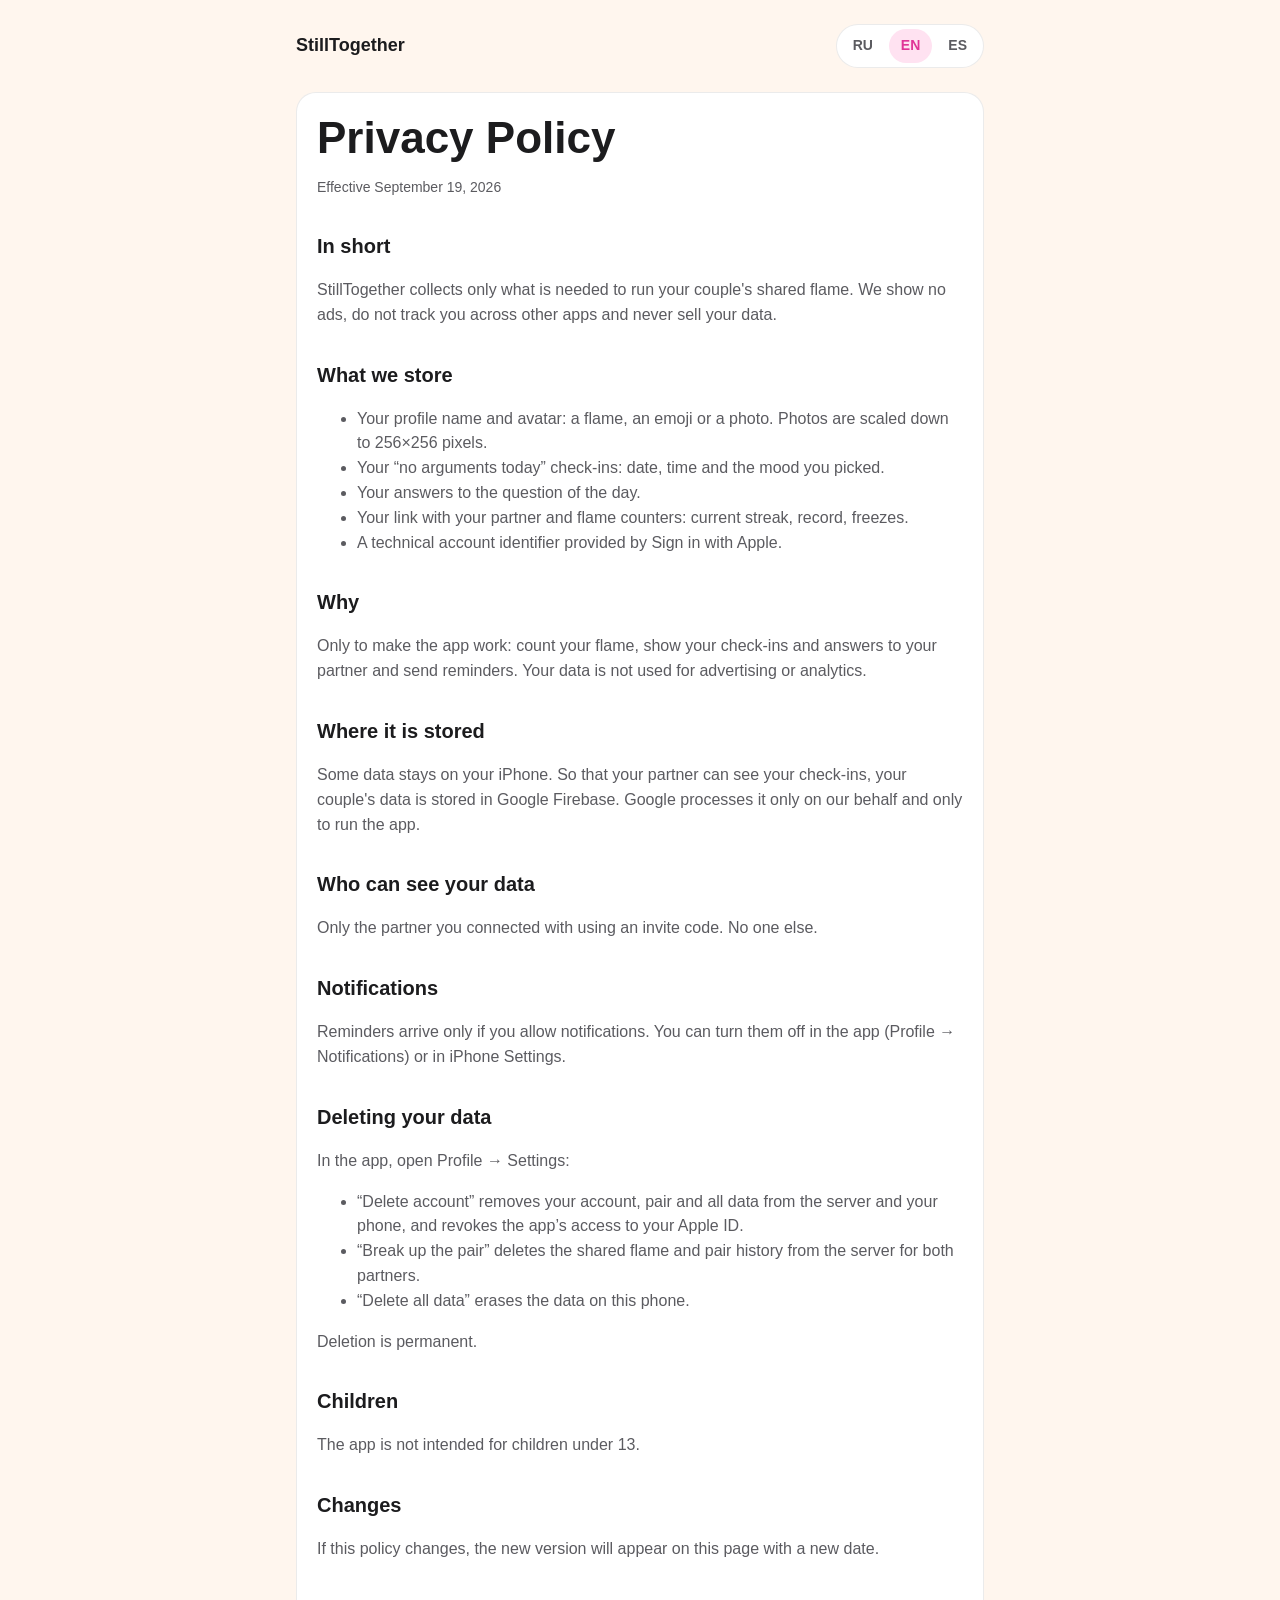
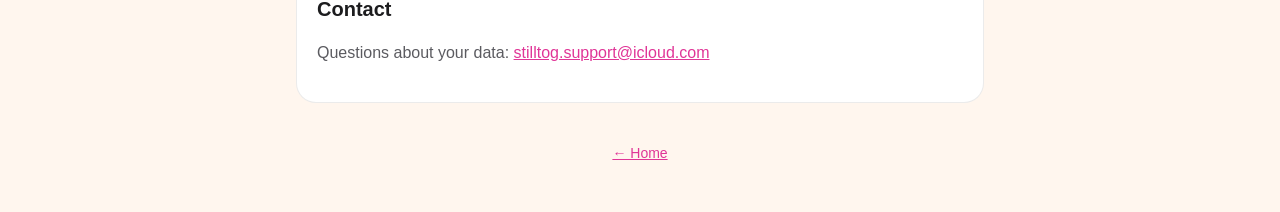
==== privacy.html @ fbae75eb "Publish StillTogether website" ====
<!doctype html>
<html lang="en" data-lang="en"
      data-title-ru="StillTogether — Политика конфиденциальности"
      data-title-en="StillTogether — Privacy Policy"
      data-title-es="StillTogether — Política de privacidad">
<head>
  <meta charset="utf-8">
  <meta name="viewport" content="width=device-width, initial-scale=1">
  <title>StillTogether — Privacy Policy</title>
  <link rel="stylesheet" href="style.css">
</head>
<body>
  <div class="page">
    <header class="top">
      <a class="logo" href="./">StillTogether</a>
      <nav class="lang-switch" aria-label="Language">
        <button data-set="ru">RU</button>
        <button data-set="en">EN</button>
        <button data-set="es">ES</button>
      </nav>
    </header>

    <main class="document">
      <!-- ============ РУССКИЙ ============ -->
      <div data-l="ru">
        <h1>Политика конфиденциальности</h1>
        <p class="updated">Действует с 19 сентября 2026 года</p>

        <h2>Коротко</h2>
        <p>StillTogether собирает только то, что нужно для работы общего огонька пары. Мы не показываем рекламу, не отслеживаем вас в других приложениях и не продаём данные.</p>

        <h2>Какие данные мы храним</h2>
        <ul>
          <li>Имя и аватар из профиля: огонёк, эмодзи или фото. Фото уменьшается до 256×256 точек.</li>
          <li>Отметки «сегодня без ссор»: дата, время и выбранное настроение.</li>
          <li>Ответы на вопрос дня.</li>
          <li>Связь с партнёром и счётчики огонька: текущий, рекорд, заморозки.</li>
          <li>Технический идентификатор аккаунта, который выдаёт вход через Apple.</li>
        </ul>

        <h2>Зачем</h2>
        <p>Только чтобы приложение работало: считать огонёк, показывать партнёру ваши отметки и ответы, присылать напоминания. Данные не используются для рекламы и аналитики.</p>

        <h2>Где хранятся данные</h2>
        <p>Часть данных хранится на вашем iPhone. Чтобы ваш партнёр видел отметки, данные пары хранятся в сервисе Google Firebase. Google обрабатывает их только по нашему поручению и только для работы приложения.</p>

        <h2>Кто видит ваши данные</h2>
        <p>Только партнёр, с которым вы связали огонёк по коду-приглашению. Больше никто.</p>

        <h2>Уведомления</h2>
        <p>Напоминания приходят, только если вы разрешили уведомления. Отключить их можно в приложении («Профиль» → «Уведомления») или в настройках iPhone.</p>

        <h2>Удаление данных</h2>
        <p>В приложении откройте «Профиль» → «Настройки»:</p>
        <ul>
          <li>«Удалить аккаунт» — удаляет аккаунт, пару и все данные с сервера и с телефона, а также отзывает доступ приложения к вашему Apple ID.</li>
          <li>«Разорвать пару» — удаляет общий огонёк и историю пары с сервера у обоих партнёров.</li>
          <li>«Удалить все данные» — стирает данные на этом телефоне.</li>
        </ul>
        <p>Удаление необратимо.</p>

        <h2>Дети</h2>
        <p>Приложение не предназначено для детей младше 13 лет.</p>

        <h2>Изменения</h2>
        <p>Если политика изменится, новая версия появится на этой странице с новой датой.</p>

        <h2>Связаться с нами</h2>
        <p>Вопросы о данных: <a href="mailto:stilltog.support@icloud.com">stilltog.support@icloud.com</a></p>
      </div>

      <!-- ============ ENGLISH ============ -->
      <div data-l="en">
        <h1>Privacy Policy</h1>
        <p class="updated">Effective September 19, 2026</p>

        <h2>In short</h2>
        <p>StillTogether collects only what is needed to run your couple's shared flame. We show no ads, do not track you across other apps and never sell your data.</p>

        <h2>What we store</h2>
        <ul>
          <li>Your profile name and avatar: a flame, an emoji or a photo. Photos are scaled down to 256×256 pixels.</li>
          <li>Your “no arguments today” check-ins: date, time and the mood you picked.</li>
          <li>Your answers to the question of the day.</li>
          <li>Your link with your partner and flame counters: current streak, record, freezes.</li>
          <li>A technical account identifier provided by Sign in with Apple.</li>
        </ul>

        <h2>Why</h2>
        <p>Only to make the app work: count your flame, show your check-ins and answers to your partner and send reminders. Your data is not used for advertising or analytics.</p>

        <h2>Where it is stored</h2>
        <p>Some data stays on your iPhone. So that your partner can see your check-ins, your couple's data is stored in Google Firebase. Google processes it only on our behalf and only to run the app.</p>

        <h2>Who can see your data</h2>
        <p>Only the partner you connected with using an invite code. No one else.</p>

        <h2>Notifications</h2>
        <p>Reminders arrive only if you allow notifications. You can turn them off in the app (Profile → Notifications) or in iPhone Settings.</p>

        <h2>Deleting your data</h2>
        <p>In the app, open Profile → Settings:</p>
        <ul>
          <li>“Delete account” removes your account, pair and all data from the server and your phone, and revokes the app’s access to your Apple ID.</li>
          <li>“Break up the pair” deletes the shared flame and pair history from the server for both partners.</li>
          <li>“Delete all data” erases the data on this phone.</li>
        </ul>
        <p>Deletion is permanent.</p>

        <h2>Children</h2>
        <p>The app is not intended for children under 13.</p>

        <h2>Changes</h2>
        <p>If this policy changes, the new version will appear on this page with a new date.</p>

        <h2>Contact</h2>
        <p>Questions about your data: <a href="mailto:stilltog.support@icloud.com">stilltog.support@icloud.com</a></p>
      </div>

      <!-- ============ ESPAÑOL ============ -->
      <div data-l="es">
        <h1>Política de privacidad</h1>
        <p class="updated">Vigente desde el 19 de septiembre de 2026</p>

        <h2>En resumen</h2>
        <p>StillTogether solo recopila lo necesario para que funcione la llama compartida de la pareja. No mostramos anuncios, no te rastreamos en otras apps y nunca vendemos tus datos.</p>

        <h2>Qué datos guardamos</h2>
        <ul>
          <li>El nombre y el avatar de tu perfil: una llama, un emoji o una foto. Las fotos se reducen a 256×256 píxeles.</li>
          <li>Tus marcas de «hoy sin discutir»: fecha, hora y el estado de ánimo elegido.</li>
          <li>Tus respuestas a la pregunta del día.</li>
          <li>Tu vínculo con tu pareja y los contadores de la llama: racha actual, récord, congelaciones.</li>
          <li>Un identificador técnico de cuenta que proporciona Iniciar sesión con Apple.</li>
        </ul>

        <h2>Para qué</h2>
        <p>Solo para que la app funcione: contar la llama, mostrar tus marcas y respuestas a tu pareja y enviar recordatorios. Tus datos no se usan para publicidad ni analítica.</p>

        <h2>Dónde se guardan</h2>
        <p>Parte de los datos se queda en tu iPhone. Para que tu pareja vea tus marcas, los datos de la pareja se guardan en Google Firebase. Google los procesa solo por encargo nuestro y solo para que la app funcione.</p>

        <h2>Quién ve tus datos</h2>
        <p>Solo la pareja con la que te conectaste mediante un código de invitación. Nadie más.</p>

        <h2>Notificaciones</h2>
        <p>Los recordatorios llegan solo si permites las notificaciones. Puedes desactivarlos en la app (Perfil → Notificaciones) o en los Ajustes del iPhone.</p>

        <h2>Eliminar tus datos</h2>
        <p>En la app, abre Perfil → Ajustes:</p>
        <ul>
          <li>«Eliminar cuenta» borra tu cuenta, tu pareja y todos los datos del servidor y del teléfono, y revoca el acceso de la app a tu Apple ID.</li>
          <li>«Deshacer la pareja» borra la llama compartida y el historial del servidor para los dos.</li>
          <li>«Eliminar todos los datos» borra los datos de este teléfono.</li>
        </ul>
        <p>El borrado es permanente.</p>

        <h2>Menores</h2>
        <p>La app no está dirigida a menores de 13 años.</p>

        <h2>Cambios</h2>
        <p>Si esta política cambia, la nueva versión aparecerá en esta página con una fecha nueva.</p>

        <h2>Contacto</h2>
        <p>Preguntas sobre tus datos: <a href="mailto:stilltog.support@icloud.com">stilltog.support@icloud.com</a></p>
      </div>
    </main>

    <footer>
      <a href="./" data-l="ru">← На главную</a>
      <a href="./" data-l="en">← Home</a>
      <a href="./" data-l="es">← Inicio</a>
    </footer>
  </div>
  <script src="lang.js"></script>
</body>
</html>
---- style.css ----
/* Цвета сайта. Для тёмной темы телефона/компьютера — свои значения ниже */
:root {
  --background: #fff6ee;
  --card: #ffffff;
  --text: #1c1c1e;
  --text-secondary: #5b5b60;
  --accent: #e03597;
  --accent-soft: #ffe2f1;
  --border: rgba(0, 0, 0, 0.08);
}

@media (prefers-color-scheme: dark) {
  :root {
    --background: #140c12;
    --card: #221820;
    --text: #f5f5f7;
    --text-secondary: #b3adb3;
    --accent: #ff7ac2;
    --accent-soft: #3a1830;
    --border: rgba(255, 255, 255, 0.1);
  }
}

* {
  box-sizing: border-box;
}

body {
  margin: 0;
  background: var(--background);
  color: var(--text);
  font-family: -apple-system, BlinkMacSystemFont, "SF Pro Text", "Segoe UI", Roboto, sans-serif;
  line-height: 1.55;
  -webkit-text-size-adjust: 100%;
}

.page {
  max-width: 720px;
  margin: 0 auto;
  padding: 16px 16px 48px;
}

/* Верхняя строка: название и переключатель языка */
.top {
  display: flex;
  align-items: center;
  justify-content: space-between;
  gap: 12px;
  padding: 8px 0 24px;
}

.logo {
  font-weight: 700;
  font-size: 18px;
  color: var(--text);
  text-decoration: none;
}

.lang-switch {
  display: flex;
  gap: 4px;
  background: var(--card);
  border: 1px solid var(--border);
  border-radius: 999px;
  padding: 4px;
}

.lang-switch button {
  border: 0;
  background: transparent;
  color: var(--text-secondary);
  font: inherit;
  font-size: 14px;
  font-weight: 600;
  padding: 6px 12px;
  border-radius: 999px;
  cursor: pointer;
}

.lang-switch button[aria-pressed="true"] {
  background: var(--accent-soft);
  color: var(--accent);
}

/* Главный блок с огоньками */
.hero {
  text-align: center;
  padding: 8px 0 32px;
}

.hero img {
  width: min(100%, 420px);
  height: auto;
}

h1 {
  font-size: clamp(30px, 8vw, 44px);
  line-height: 1.15;
  margin: 12px 0;
}

h2 {
  font-size: 20px;
  margin: 32px 0 8px;
}

.lead {
  font-size: 18px;
  color: var(--text-secondary);
  margin: 0 auto;
  max-width: 540px;
}

/* Карточки с возможностями */
.features {
  display: grid;
  grid-template-columns: repeat(auto-fit, minmax(200px, 1fr));
  gap: 12px;
  margin: 24px 0;
}

.feature {
  background: var(--card);
  border: 1px solid var(--border);
  border-radius: 20px;
  padding: 18px;
}

.feature strong {
  display: block;
  margin-bottom: 4px;
}

.feature p {
  margin: 0;
  color: var(--text-secondary);
  font-size: 15px;
}

/* Текст политики */
.document {
  background: var(--card);
  border: 1px solid var(--border);
  border-radius: 20px;
  padding: 8px 20px 20px;
}

.document p,
.document li {
  color: var(--text-secondary);
}

.updated {
  font-size: 14px;
  color: var(--text-secondary);
}

a {
  color: var(--accent);
}

footer {
  text-align: center;
  font-size: 14px;
  color: var(--text-secondary);
  margin-top: 40px;
}

/*
  Три языка лежат на странице одновременно, у каждого блока — data-l="ru|en|es".
  Прячем блоки всех языков, кроме выбранного (его пишет lang.js в <html data-lang>).
  !important — чтобы правило сработало, даже если у элемента задан свой display
  (например, у заголовков карточек display: block).
*/
html:not([data-lang="ru"]) [data-l="ru"],
html:not([data-lang="en"]) [data-l="en"],
html:not([data-lang="es"]) [data-l="es"] {
  display: none !important;
}
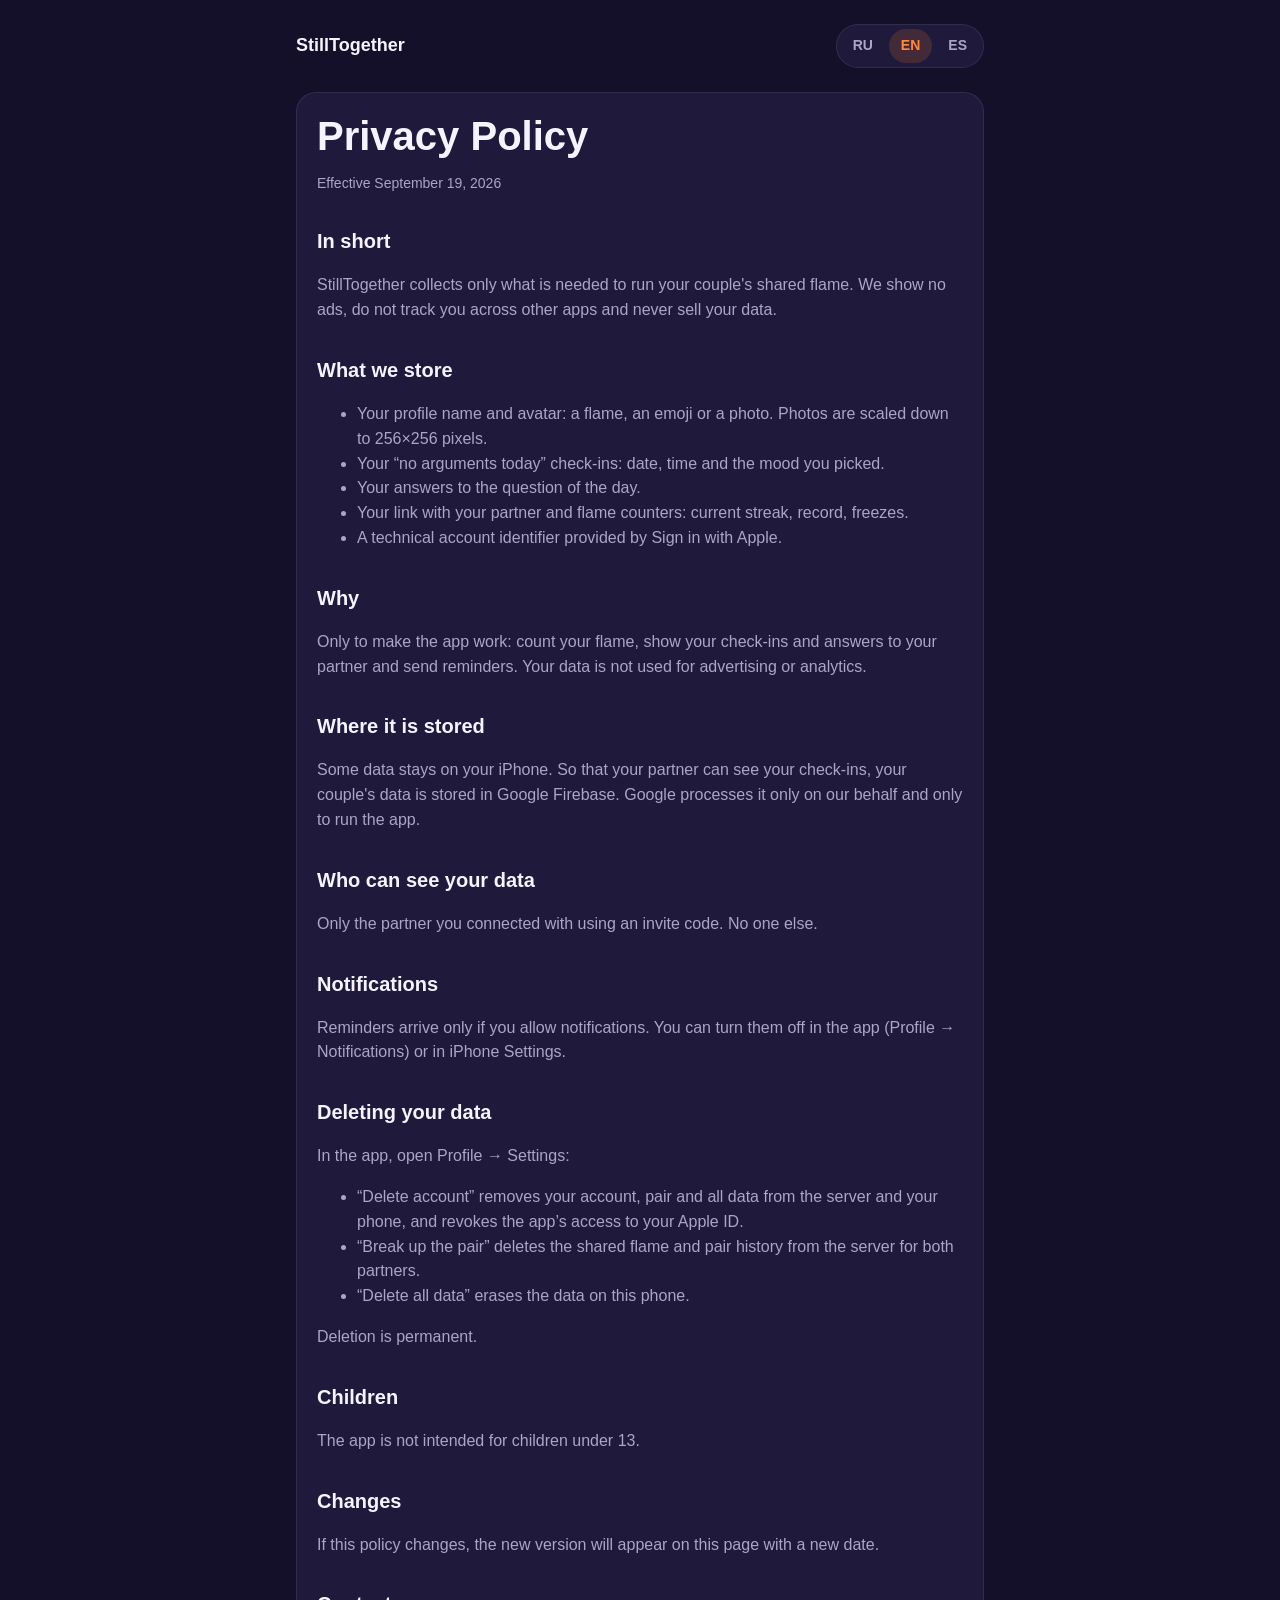
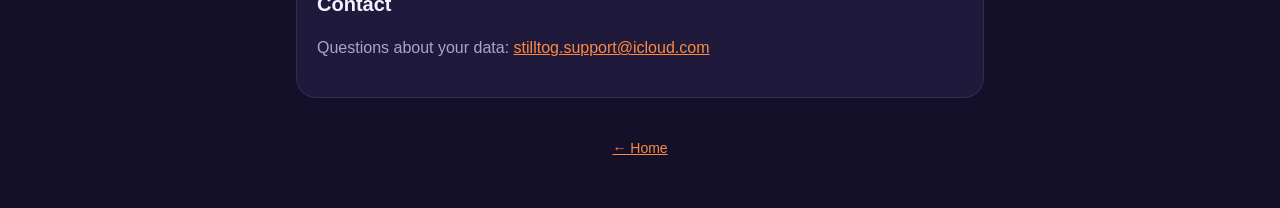
==== commit 1e938339: "Restyle in the app icon's navy and orange" ====
--- a/privacy.html
+++ b/privacy.html
@@ -6,6 +6,7 @@
 <head>
   <meta charset="utf-8">
   <meta name="viewport" content="width=device-width, initial-scale=1">
+  <meta name="theme-color" content="#14102a">
   <title>StillTogether — Privacy Policy</title>
   <link rel="stylesheet" href="style.css">
 </head>
--- a/style.css
+++ b/style.css
@@ -1,24 +1,17 @@
-/* Цвета сайта. Для тёмной темы телефона/компьютера — свои значения ниже */
+/*
+  Цвета сайта — как у иконки приложения: тёмно-синяя ночь и тёплое оранжевое свечение.
+  Сайт всегда тёмный, в любой теме телефона и компьютера.
+*/
 :root {
-  --background: #fff6ee;
-  --card: #ffffff;
-  --text: #1c1c1e;
-  --text-secondary: #5b5b60;
-  --accent: #e03597;
-  --accent-soft: #ffe2f1;
-  --border: rgba(0, 0, 0, 0.08);
-}
-
-@media (prefers-color-scheme: dark) {
-  :root {
-    --background: #140c12;
-    --card: #221820;
-    --text: #f5f5f7;
-    --text-secondary: #b3adb3;
-    --accent: #ff7ac2;
-    --accent-soft: #3a1830;
-    --border: rgba(255, 255, 255, 0.1);
-  }
+  color-scheme: dark;
+  --background: #14102a;
+  --card: #1f1a3b;
+  --text: #f5f3ff;
+  --text-secondary: #aba5c8;
+  --accent: #ff8a3d;
+  --accent-soft: rgba(255, 122, 46, 0.16);
+  --glow: rgba(255, 122, 46, 0.45);
+  --border: rgba(255, 255, 255, 0.08);
 }
 
 * {
@@ -86,6 +79,8 @@
 .hero {
   text-align: center;
   padding: 8px 0 32px;
+  /* Тёплое свечение за огоньками, как на иконке */
+  background: radial-gradient(circle at 50% 28%, var(--glow) 0%, transparent 42%);
 }
 
 .hero img {
@@ -177,3 +172,11 @@
 html:not([data-lang="es"]) [data-l="es"] {
   display: none !important;
 }
+
+/* Заголовок политики длинный («конфиденциальности») — на узком экране
+   делаем его меньше и разрешаем перенос слова, чтобы он не вылезал за край */
+.document h1 {
+  font-size: clamp(26px, 7vw, 40px);
+  overflow-wrap: break-word;
+  hyphens: auto;
+}
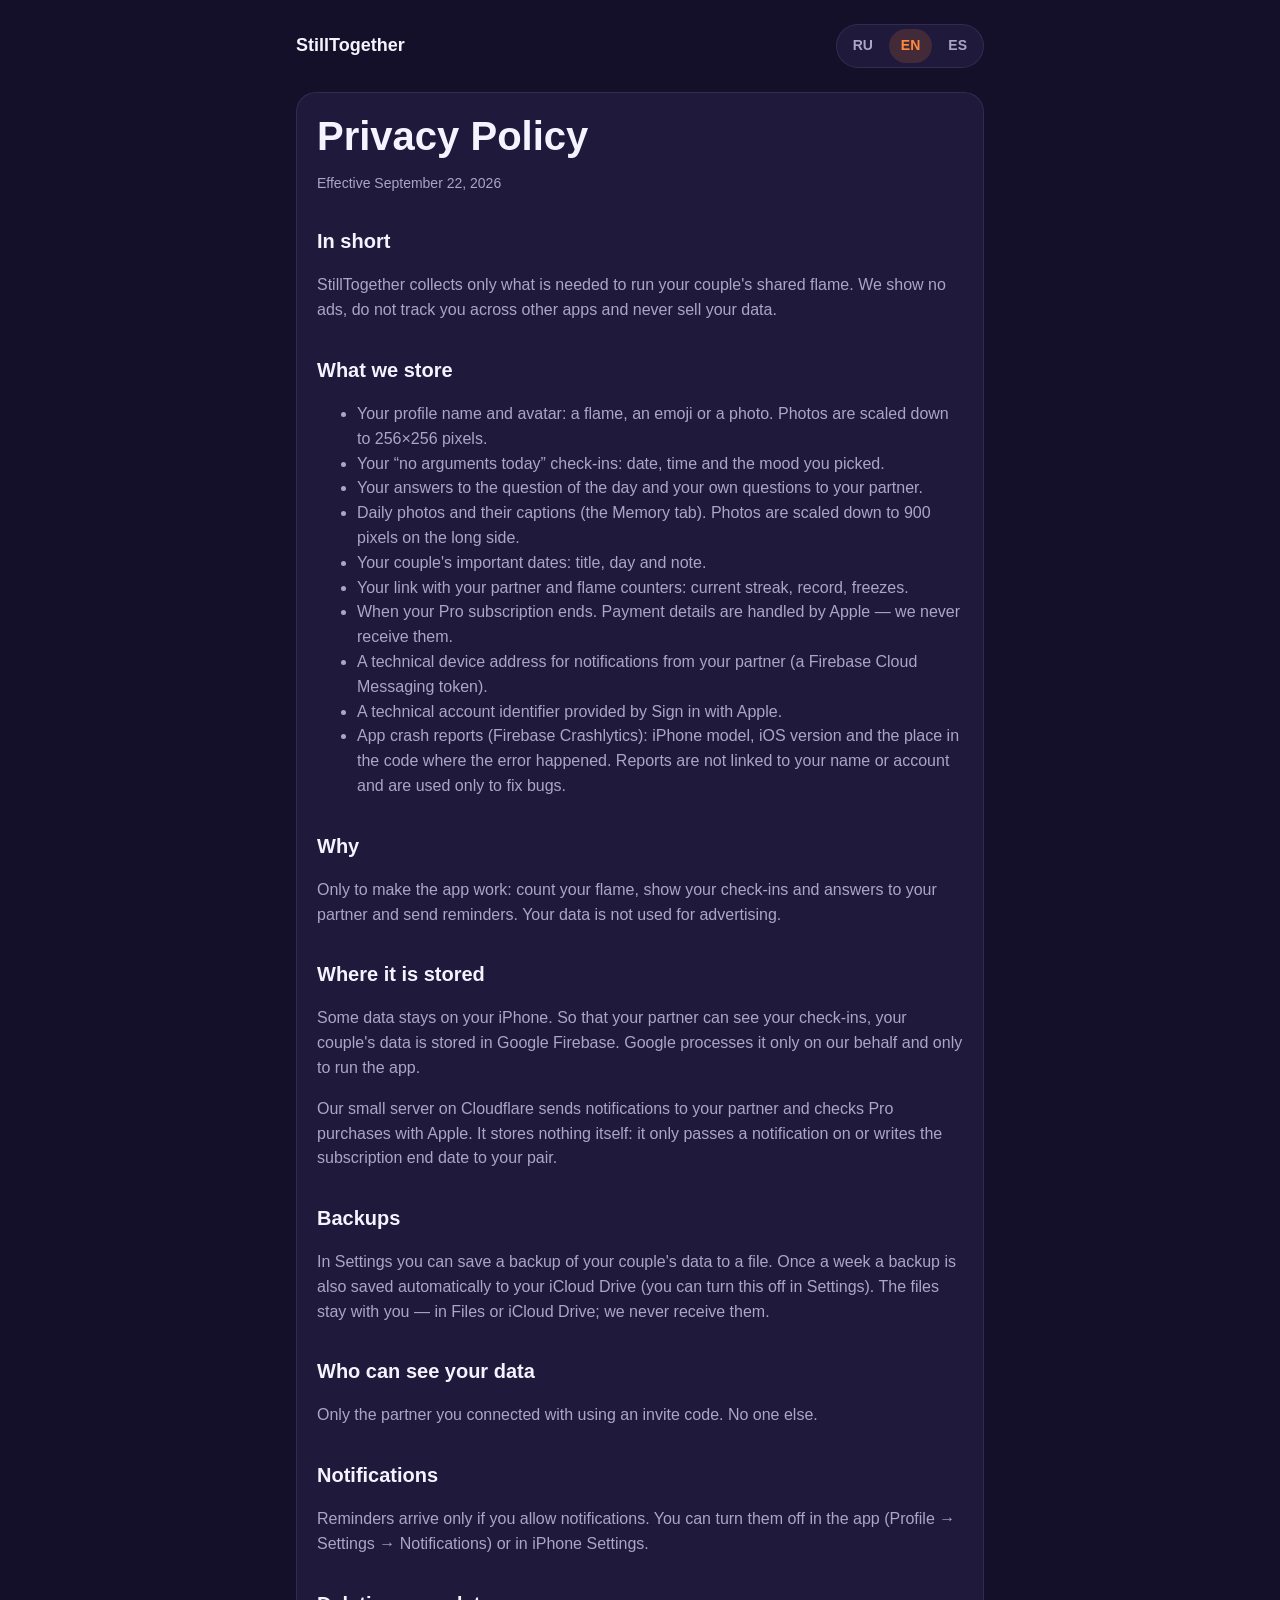
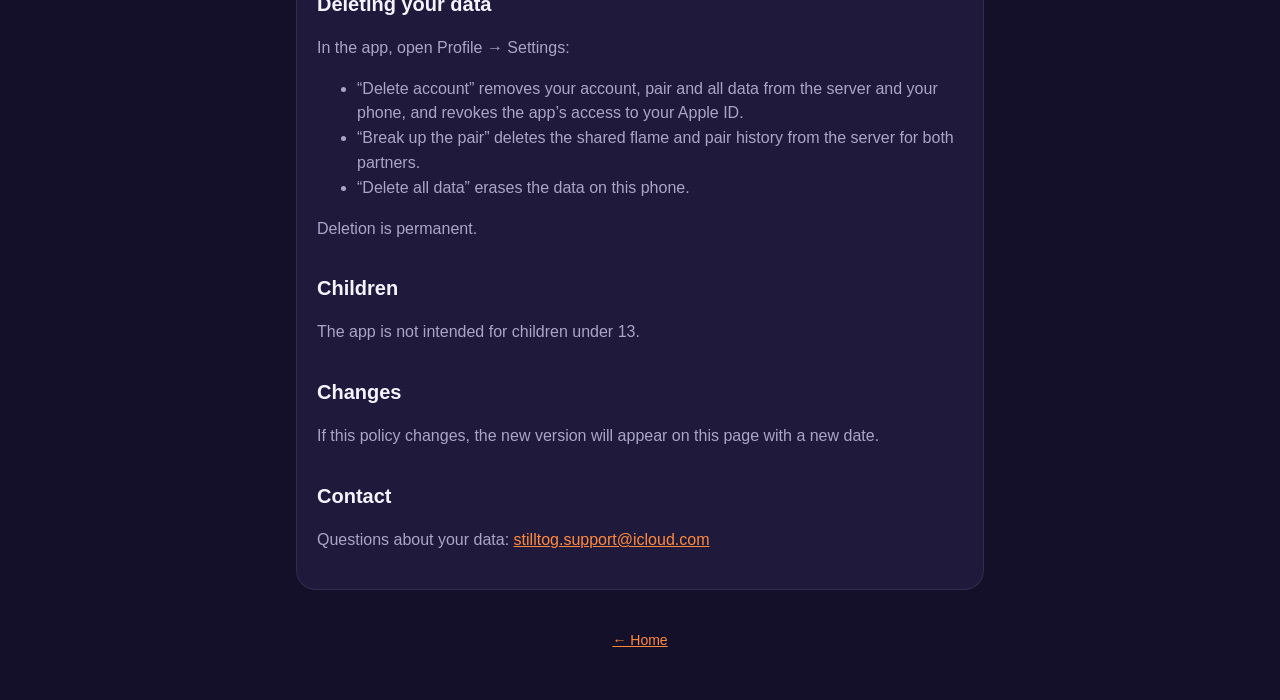
==== commit 843e8dfe: "Update privacy policy: photos, dates, Pro, server, backups, crash reports" ====
--- a/privacy.html
+++ b/privacy.html
@@ -8,7 +8,7 @@
   <meta name="viewport" content="width=device-width, initial-scale=1">
   <meta name="theme-color" content="#14102a">
   <title>StillTogether — Privacy Policy</title>
-  <link rel="stylesheet" href="style.css">
+  <link rel="stylesheet" href="style.css?v=2">
 </head>
 <body>
   <div class="page">
@@ -25,7 +25,7 @@
       <!-- ============ РУССКИЙ ============ -->
       <div data-l="ru">
         <h1>Политика конфиденциальности</h1>
-        <p class="updated">Действует с 19 сентября 2026 года</p>
+        <p class="updated">Действует с 22 сентября 2026 года</p>
 
         <h2>Коротко</h2>
         <p>StillTogether собирает только то, что нужно для работы общего огонька пары. Мы не показываем рекламу, не отслеживаем вас в других приложениях и не продаём данные.</p>
@@ -34,22 +34,31 @@
         <ul>
           <li>Имя и аватар из профиля: огонёк, эмодзи или фото. Фото уменьшается до 256×256 точек.</li>
           <li>Отметки «сегодня без ссор»: дата, время и выбранное настроение.</li>
-          <li>Ответы на вопрос дня.</li>
+          <li>Ответы на вопрос дня и свои вопросы, которые вы задаёте партнёру.</li>
+          <li>Фото дня и подписи к ним (раздел «Память»). Фото уменьшается до 900 точек по длинной стороне.</li>
+          <li>Важные даты пары: название, день, заметка.</li>
           <li>Связь с партнёром и счётчики огонька: текущий, рекорд, заморозки.</li>
+          <li>Срок действия подписки Pro. Сами платёжные данные обрабатывает Apple — мы их не получаем.</li>
+          <li>Технический адрес телефона для уведомлений от партнёра (токен Firebase Cloud Messaging).</li>
           <li>Технический идентификатор аккаунта, который выдаёт вход через Apple.</li>
+          <li>Отчёты о вылетах приложения (Firebase Crashlytics): модель iPhone, версия iOS и место в коде, где случилась ошибка. Отчёты не связаны с вашим именем и аккаунтом и нужны только чтобы чинить ошибки.</li>
         </ul>
 
         <h2>Зачем</h2>
-        <p>Только чтобы приложение работало: считать огонёк, показывать партнёру ваши отметки и ответы, присылать напоминания. Данные не используются для рекламы и аналитики.</p>
+        <p>Только чтобы приложение работало: считать огонёк, показывать партнёру ваши отметки и ответы, присылать напоминания. Данные не используются для рекламы.</p>
 
         <h2>Где хранятся данные</h2>
         <p>Часть данных хранится на вашем iPhone. Чтобы ваш партнёр видел отметки, данные пары хранятся в сервисе Google Firebase. Google обрабатывает их только по нашему поручению и только для работы приложения.</p>
+        <p>Наш небольшой сервер на Cloudflare отправляет уведомления партнёру и проверяет у Apple покупку Pro. Он ничего не хранит у себя: только передаёт уведомление или записывает в пару срок подписки.</p>
+
+        <h2>Резервные копии</h2>
+        <p>В «Настройках» можно сохранить копию данных пары в файл. Раз в неделю копия сама сохраняется в ваш iCloud Drive (это можно выключить в «Настройках»). Файлы остаются у вас — в «Файлах» или iCloud Drive, мы их не получаем.</p>
 
         <h2>Кто видит ваши данные</h2>
         <p>Только партнёр, с которым вы связали огонёк по коду-приглашению. Больше никто.</p>
 
         <h2>Уведомления</h2>
-        <p>Напоминания приходят, только если вы разрешили уведомления. Отключить их можно в приложении («Профиль» → «Уведомления») или в настройках iPhone.</p>
+        <p>Напоминания приходят, только если вы разрешили уведомления. Отключить их можно в приложении («Профиль» → «Настройки» → «Уведомления») или в настройках iPhone.</p>
 
         <h2>Удаление данных</h2>
         <p>В приложении откройте «Профиль» → «Настройки»:</p>
@@ -73,7 +82,7 @@
       <!-- ============ ENGLISH ============ -->
       <div data-l="en">
         <h1>Privacy Policy</h1>
-        <p class="updated">Effective September 19, 2026</p>
+        <p class="updated">Effective September 22, 2026</p>
 
         <h2>In short</h2>
         <p>StillTogether collects only what is needed to run your couple's shared flame. We show no ads, do not track you across other apps and never sell your data.</p>
@@ -82,22 +91,31 @@
         <ul>
           <li>Your profile name and avatar: a flame, an emoji or a photo. Photos are scaled down to 256×256 pixels.</li>
           <li>Your “no arguments today” check-ins: date, time and the mood you picked.</li>
-          <li>Your answers to the question of the day.</li>
+          <li>Your answers to the question of the day and your own questions to your partner.</li>
+          <li>Daily photos and their captions (the Memory tab). Photos are scaled down to 900 pixels on the long side.</li>
+          <li>Your couple's important dates: title, day and note.</li>
           <li>Your link with your partner and flame counters: current streak, record, freezes.</li>
+          <li>When your Pro subscription ends. Payment details are handled by Apple — we never receive them.</li>
+          <li>A technical device address for notifications from your partner (a Firebase Cloud Messaging token).</li>
           <li>A technical account identifier provided by Sign in with Apple.</li>
+          <li>App crash reports (Firebase Crashlytics): iPhone model, iOS version and the place in the code where the error happened. Reports are not linked to your name or account and are used only to fix bugs.</li>
         </ul>
 
         <h2>Why</h2>
-        <p>Only to make the app work: count your flame, show your check-ins and answers to your partner and send reminders. Your data is not used for advertising or analytics.</p>
+        <p>Only to make the app work: count your flame, show your check-ins and answers to your partner and send reminders. Your data is not used for advertising.</p>
 
         <h2>Where it is stored</h2>
         <p>Some data stays on your iPhone. So that your partner can see your check-ins, your couple's data is stored in Google Firebase. Google processes it only on our behalf and only to run the app.</p>
+        <p>Our small server on Cloudflare sends notifications to your partner and checks Pro purchases with Apple. It stores nothing itself: it only passes a notification on or writes the subscription end date to your pair.</p>
+
+        <h2>Backups</h2>
+        <p>In Settings you can save a backup of your couple's data to a file. Once a week a backup is also saved automatically to your iCloud Drive (you can turn this off in Settings). The files stay with you — in Files or iCloud Drive; we never receive them.</p>
 
         <h2>Who can see your data</h2>
         <p>Only the partner you connected with using an invite code. No one else.</p>
 
         <h2>Notifications</h2>
-        <p>Reminders arrive only if you allow notifications. You can turn them off in the app (Profile → Notifications) or in iPhone Settings.</p>
+        <p>Reminders arrive only if you allow notifications. You can turn them off in the app (Profile → Settings → Notifications) or in iPhone Settings.</p>
 
         <h2>Deleting your data</h2>
         <p>In the app, open Profile → Settings:</p>
@@ -121,7 +139,7 @@
       <!-- ============ ESPAÑOL ============ -->
       <div data-l="es">
         <h1>Política de privacidad</h1>
-        <p class="updated">Vigente desde el 19 de septiembre de 2026</p>
+        <p class="updated">Vigente desde el 22 de septiembre de 2026</p>
 
         <h2>En resumen</h2>
         <p>StillTogether solo recopila lo necesario para que funcione la llama compartida de la pareja. No mostramos anuncios, no te rastreamos en otras apps y nunca vendemos tus datos.</p>
@@ -130,22 +148,31 @@
         <ul>
           <li>El nombre y el avatar de tu perfil: una llama, un emoji o una foto. Las fotos se reducen a 256×256 píxeles.</li>
           <li>Tus marcas de «hoy sin discutir»: fecha, hora y el estado de ánimo elegido.</li>
-          <li>Tus respuestas a la pregunta del día.</li>
+          <li>Tus respuestas a la pregunta del día y tus propias preguntas a tu pareja.</li>
+          <li>Las fotos del día y sus textos (la pestaña Recuerdos). Las fotos se reducen a 900 píxeles en el lado largo.</li>
+          <li>Las fechas importantes de la pareja: título, día y nota.</li>
           <li>Tu vínculo con tu pareja y los contadores de la llama: racha actual, récord, congelaciones.</li>
+          <li>La fecha de fin de tu suscripción Pro. Los datos de pago los gestiona Apple; nunca los recibimos.</li>
+          <li>Una dirección técnica del teléfono para las notificaciones de tu pareja (un token de Firebase Cloud Messaging).</li>
           <li>Un identificador técnico de cuenta que proporciona Iniciar sesión con Apple.</li>
+          <li>Informes de fallos de la app (Firebase Crashlytics): modelo de iPhone, versión de iOS y el lugar del código donde ocurrió el error. Los informes no están vinculados a tu nombre ni a tu cuenta y solo sirven para corregir errores.</li>
         </ul>
 
         <h2>Para qué</h2>
-        <p>Solo para que la app funcione: contar la llama, mostrar tus marcas y respuestas a tu pareja y enviar recordatorios. Tus datos no se usan para publicidad ni analítica.</p>
+        <p>Solo para que la app funcione: contar la llama, mostrar tus marcas y respuestas a tu pareja y enviar recordatorios. Tus datos no se usan para publicidad.</p>
 
         <h2>Dónde se guardan</h2>
         <p>Parte de los datos se queda en tu iPhone. Para que tu pareja vea tus marcas, los datos de la pareja se guardan en Google Firebase. Google los procesa solo por encargo nuestro y solo para que la app funcione.</p>
+        <p>Nuestro pequeño servidor en Cloudflare envía las notificaciones a tu pareja y comprueba con Apple las compras de Pro. No guarda nada: solo reenvía la notificación o escribe en la pareja la fecha de fin de la suscripción.</p>
+
+        <h2>Copias de seguridad</h2>
+        <p>En Ajustes puedes guardar una copia de los datos de la pareja en un archivo. Una vez por semana también se guarda automáticamente una copia en tu iCloud Drive (puedes desactivarlo en Ajustes). Los archivos se quedan contigo, en Archivos o iCloud Drive; nunca los recibimos.</p>
 
         <h2>Quién ve tus datos</h2>
         <p>Solo la pareja con la que te conectaste mediante un código de invitación. Nadie más.</p>
 
         <h2>Notificaciones</h2>
-        <p>Los recordatorios llegan solo si permites las notificaciones. Puedes desactivarlos en la app (Perfil → Notificaciones) o en los Ajustes del iPhone.</p>
+        <p>Los recordatorios llegan solo si permites las notificaciones. Puedes desactivarlos en la app (Perfil → Ajustes → Notificaciones) o en los Ajustes del iPhone.</p>
 
         <h2>Eliminar tus datos</h2>
         <p>En la app, abre Perfil → Ajustes:</p>
@@ -173,6 +200,6 @@
       <a href="./" data-l="es">← Inicio</a>
     </footer>
   </div>
-  <script src="lang.js"></script>
+  <script src="lang.js?v=2"></script>
 </body>
 </html>
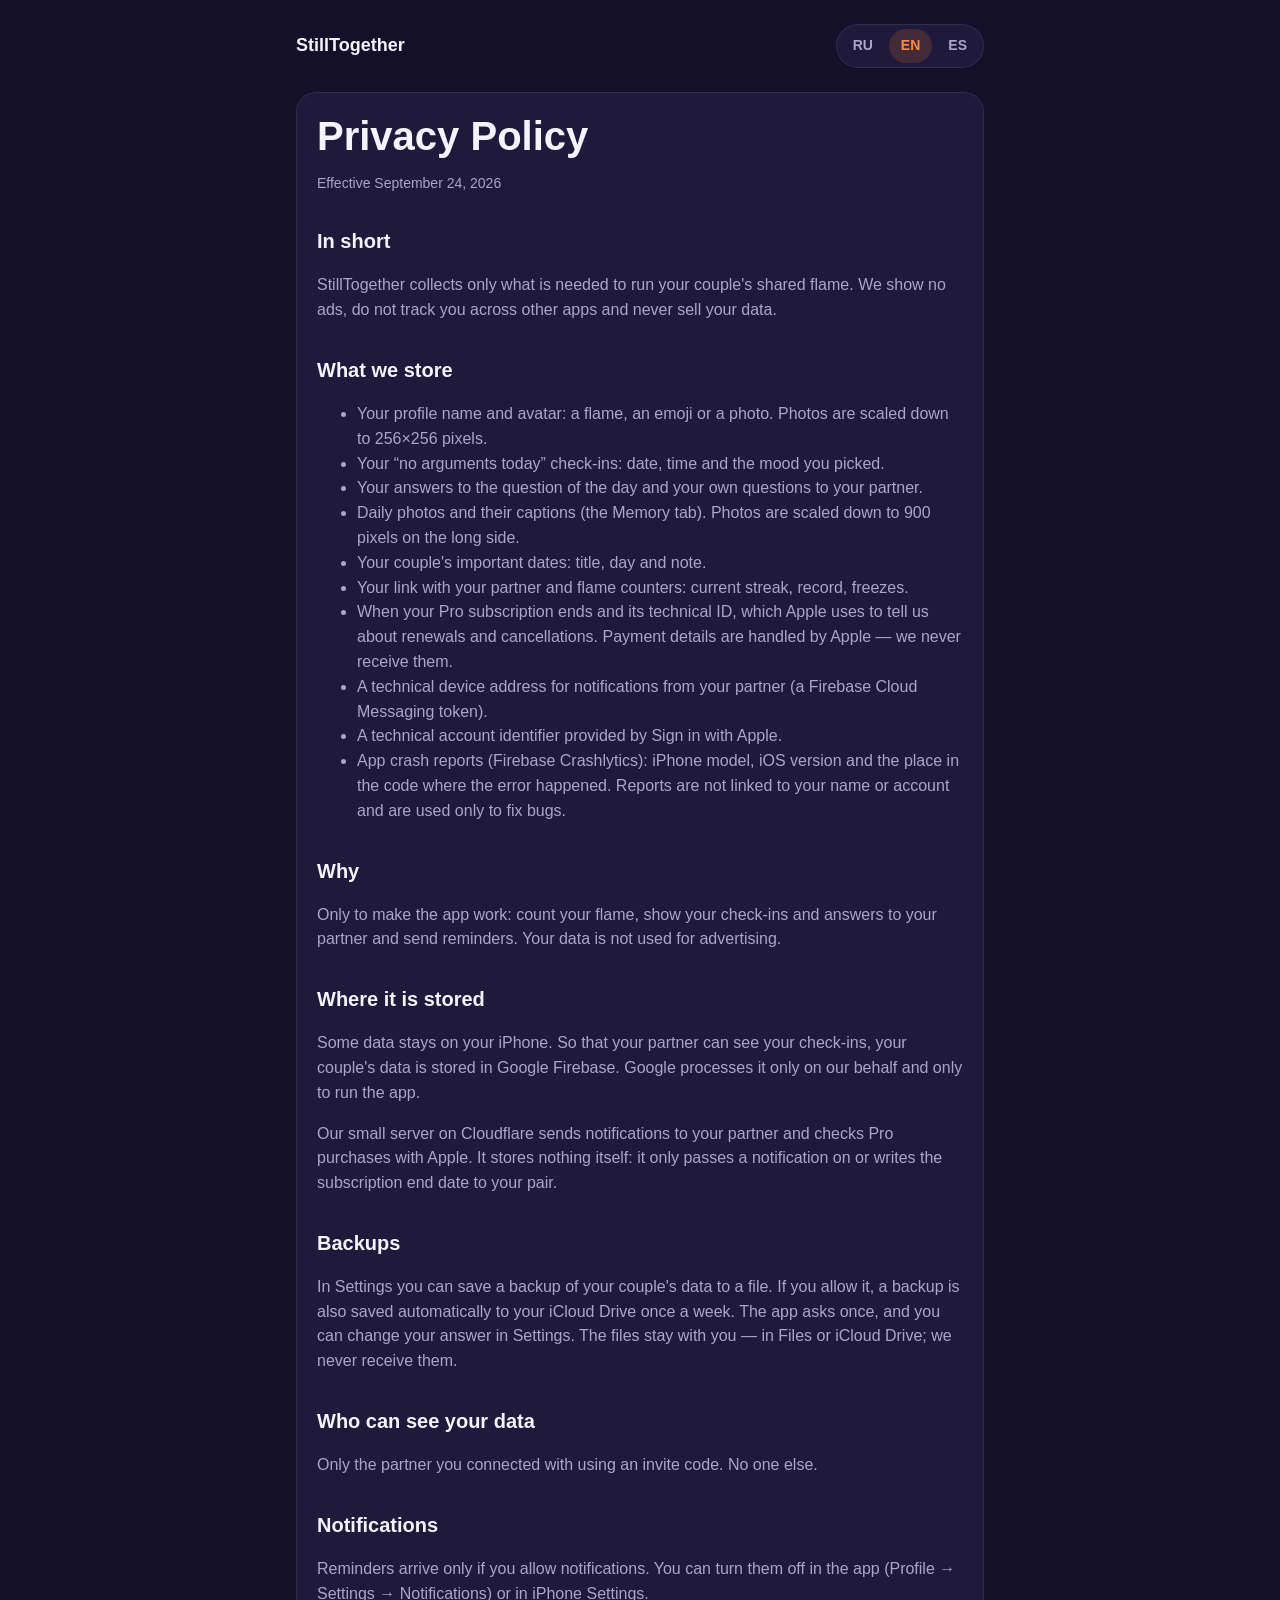
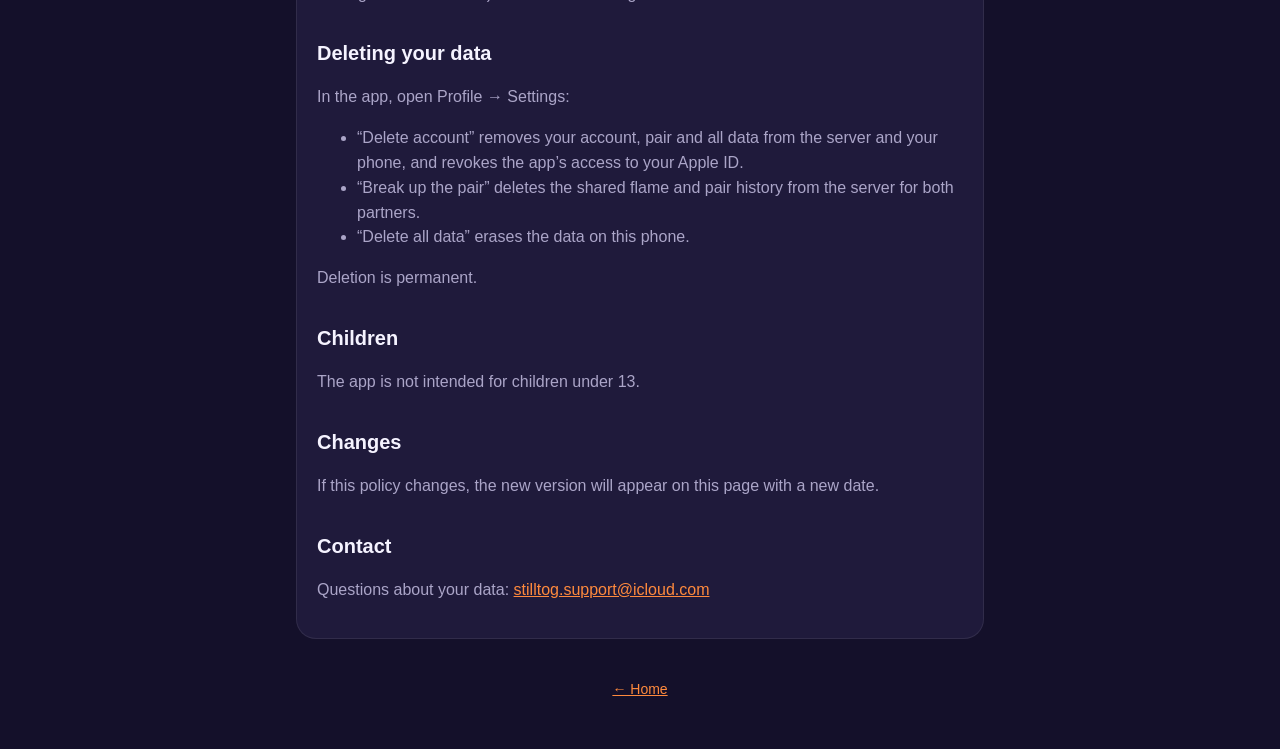
==== commit 0930a4e7: "Update privacy policy for opt-in iCloud backups and subscription IDs" ====
--- a/privacy.html
+++ b/privacy.html
@@ -25,7 +25,7 @@
       <!-- ============ РУССКИЙ ============ -->
       <div data-l="ru">
         <h1>Политика конфиденциальности</h1>
-        <p class="updated">Действует с 22 сентября 2026 года</p>
+        <p class="updated">Действует с 24 сентября 2026 года</p>
 
         <h2>Коротко</h2>
         <p>StillTogether собирает только то, что нужно для работы общего огонька пары. Мы не показываем рекламу, не отслеживаем вас в других приложениях и не продаём данные.</p>
@@ -38,7 +38,7 @@
           <li>Фото дня и подписи к ним (раздел «Память»). Фото уменьшается до 900 точек по длинной стороне.</li>
           <li>Важные даты пары: название, день, заметка.</li>
           <li>Связь с партнёром и счётчики огонька: текущий, рекорд, заморозки.</li>
-          <li>Срок действия подписки Pro. Сами платёжные данные обрабатывает Apple — мы их не получаем.</li>
+          <li>Срок действия подписки Pro и её технический номер — по нему Apple сообщает нам о продлении или отмене. Сами платёжные данные обрабатывает Apple — мы их не получаем.</li>
           <li>Технический адрес телефона для уведомлений от партнёра (токен Firebase Cloud Messaging).</li>
           <li>Технический идентификатор аккаунта, который выдаёт вход через Apple.</li>
           <li>Отчёты о вылетах приложения (Firebase Crashlytics): модель iPhone, версия iOS и место в коде, где случилась ошибка. Отчёты не связаны с вашим именем и аккаунтом и нужны только чтобы чинить ошибки.</li>
@@ -52,7 +52,7 @@
         <p>Наш небольшой сервер на Cloudflare отправляет уведомления партнёру и проверяет у Apple покупку Pro. Он ничего не хранит у себя: только передаёт уведомление или записывает в пару срок подписки.</p>
 
         <h2>Резервные копии</h2>
-        <p>В «Настройках» можно сохранить копию данных пары в файл. Раз в неделю копия сама сохраняется в ваш iCloud Drive (это можно выключить в «Настройках»). Файлы остаются у вас — в «Файлах» или iCloud Drive, мы их не получаем.</p>
+        <p>В «Настройках» можно сохранить копию данных пары в файл. Если вы разрешите, раз в неделю копия будет сама сохраняться в ваш iCloud Drive. Приложение спросит об этом один раз, изменить ответ можно в «Настройках». Файлы остаются у вас — в «Файлах» или iCloud Drive, мы их не получаем.</p>
 
         <h2>Кто видит ваши данные</h2>
         <p>Только партнёр, с которым вы связали огонёк по коду-приглашению. Больше никто.</p>
@@ -82,7 +82,7 @@
       <!-- ============ ENGLISH ============ -->
       <div data-l="en">
         <h1>Privacy Policy</h1>
-        <p class="updated">Effective September 22, 2026</p>
+        <p class="updated">Effective September 24, 2026</p>
 
         <h2>In short</h2>
         <p>StillTogether collects only what is needed to run your couple's shared flame. We show no ads, do not track you across other apps and never sell your data.</p>
@@ -95,7 +95,7 @@
           <li>Daily photos and their captions (the Memory tab). Photos are scaled down to 900 pixels on the long side.</li>
           <li>Your couple's important dates: title, day and note.</li>
           <li>Your link with your partner and flame counters: current streak, record, freezes.</li>
-          <li>When your Pro subscription ends. Payment details are handled by Apple — we never receive them.</li>
+          <li>When your Pro subscription ends and its technical ID, which Apple uses to tell us about renewals and cancellations. Payment details are handled by Apple — we never receive them.</li>
           <li>A technical device address for notifications from your partner (a Firebase Cloud Messaging token).</li>
           <li>A technical account identifier provided by Sign in with Apple.</li>
           <li>App crash reports (Firebase Crashlytics): iPhone model, iOS version and the place in the code where the error happened. Reports are not linked to your name or account and are used only to fix bugs.</li>
@@ -109,7 +109,7 @@
         <p>Our small server on Cloudflare sends notifications to your partner and checks Pro purchases with Apple. It stores nothing itself: it only passes a notification on or writes the subscription end date to your pair.</p>
 
         <h2>Backups</h2>
-        <p>In Settings you can save a backup of your couple's data to a file. Once a week a backup is also saved automatically to your iCloud Drive (you can turn this off in Settings). The files stay with you — in Files or iCloud Drive; we never receive them.</p>
+        <p>In Settings you can save a backup of your couple's data to a file. If you allow it, a backup is also saved automatically to your iCloud Drive once a week. The app asks once, and you can change your answer in Settings. The files stay with you — in Files or iCloud Drive; we never receive them.</p>
 
         <h2>Who can see your data</h2>
         <p>Only the partner you connected with using an invite code. No one else.</p>
@@ -139,7 +139,7 @@
       <!-- ============ ESPAÑOL ============ -->
       <div data-l="es">
         <h1>Política de privacidad</h1>
-        <p class="updated">Vigente desde el 22 de septiembre de 2026</p>
+        <p class="updated">Vigente desde el 24 de septiembre de 2026</p>
 
         <h2>En resumen</h2>
         <p>StillTogether solo recopila lo necesario para que funcione la llama compartida de la pareja. No mostramos anuncios, no te rastreamos en otras apps y nunca vendemos tus datos.</p>
@@ -152,7 +152,7 @@
           <li>Las fotos del día y sus textos (la pestaña Recuerdos). Las fotos se reducen a 900 píxeles en el lado largo.</li>
           <li>Las fechas importantes de la pareja: título, día y nota.</li>
           <li>Tu vínculo con tu pareja y los contadores de la llama: racha actual, récord, congelaciones.</li>
-          <li>La fecha de fin de tu suscripción Pro. Los datos de pago los gestiona Apple; nunca los recibimos.</li>
+          <li>La fecha de fin de tu suscripción Pro y su identificador técnico, con el que Apple nos avisa de renovaciones y cancelaciones. Los datos de pago los gestiona Apple; nunca los recibimos.</li>
           <li>Una dirección técnica del teléfono para las notificaciones de tu pareja (un token de Firebase Cloud Messaging).</li>
           <li>Un identificador técnico de cuenta que proporciona Iniciar sesión con Apple.</li>
           <li>Informes de fallos de la app (Firebase Crashlytics): modelo de iPhone, versión de iOS y el lugar del código donde ocurrió el error. Los informes no están vinculados a tu nombre ni a tu cuenta y solo sirven para corregir errores.</li>
@@ -166,7 +166,7 @@
         <p>Nuestro pequeño servidor en Cloudflare envía las notificaciones a tu pareja y comprueba con Apple las compras de Pro. No guarda nada: solo reenvía la notificación o escribe en la pareja la fecha de fin de la suscripción.</p>
 
         <h2>Copias de seguridad</h2>
-        <p>En Ajustes puedes guardar una copia de los datos de la pareja en un archivo. Una vez por semana también se guarda automáticamente una copia en tu iCloud Drive (puedes desactivarlo en Ajustes). Los archivos se quedan contigo, en Archivos o iCloud Drive; nunca los recibimos.</p>
+        <p>En Ajustes puedes guardar una copia de los datos de la pareja en un archivo. Si lo permites, una vez por semana también se guarda automáticamente una copia en tu iCloud Drive. La app lo pregunta una vez y puedes cambiar tu respuesta en Ajustes. Los archivos se quedan contigo, en Archivos o iCloud Drive; nunca los recibimos.</p>
 
         <h2>Quién ve tus datos</h2>
         <p>Solo la pareja con la que te conectaste mediante un código de invitación. Nadie más.</p>
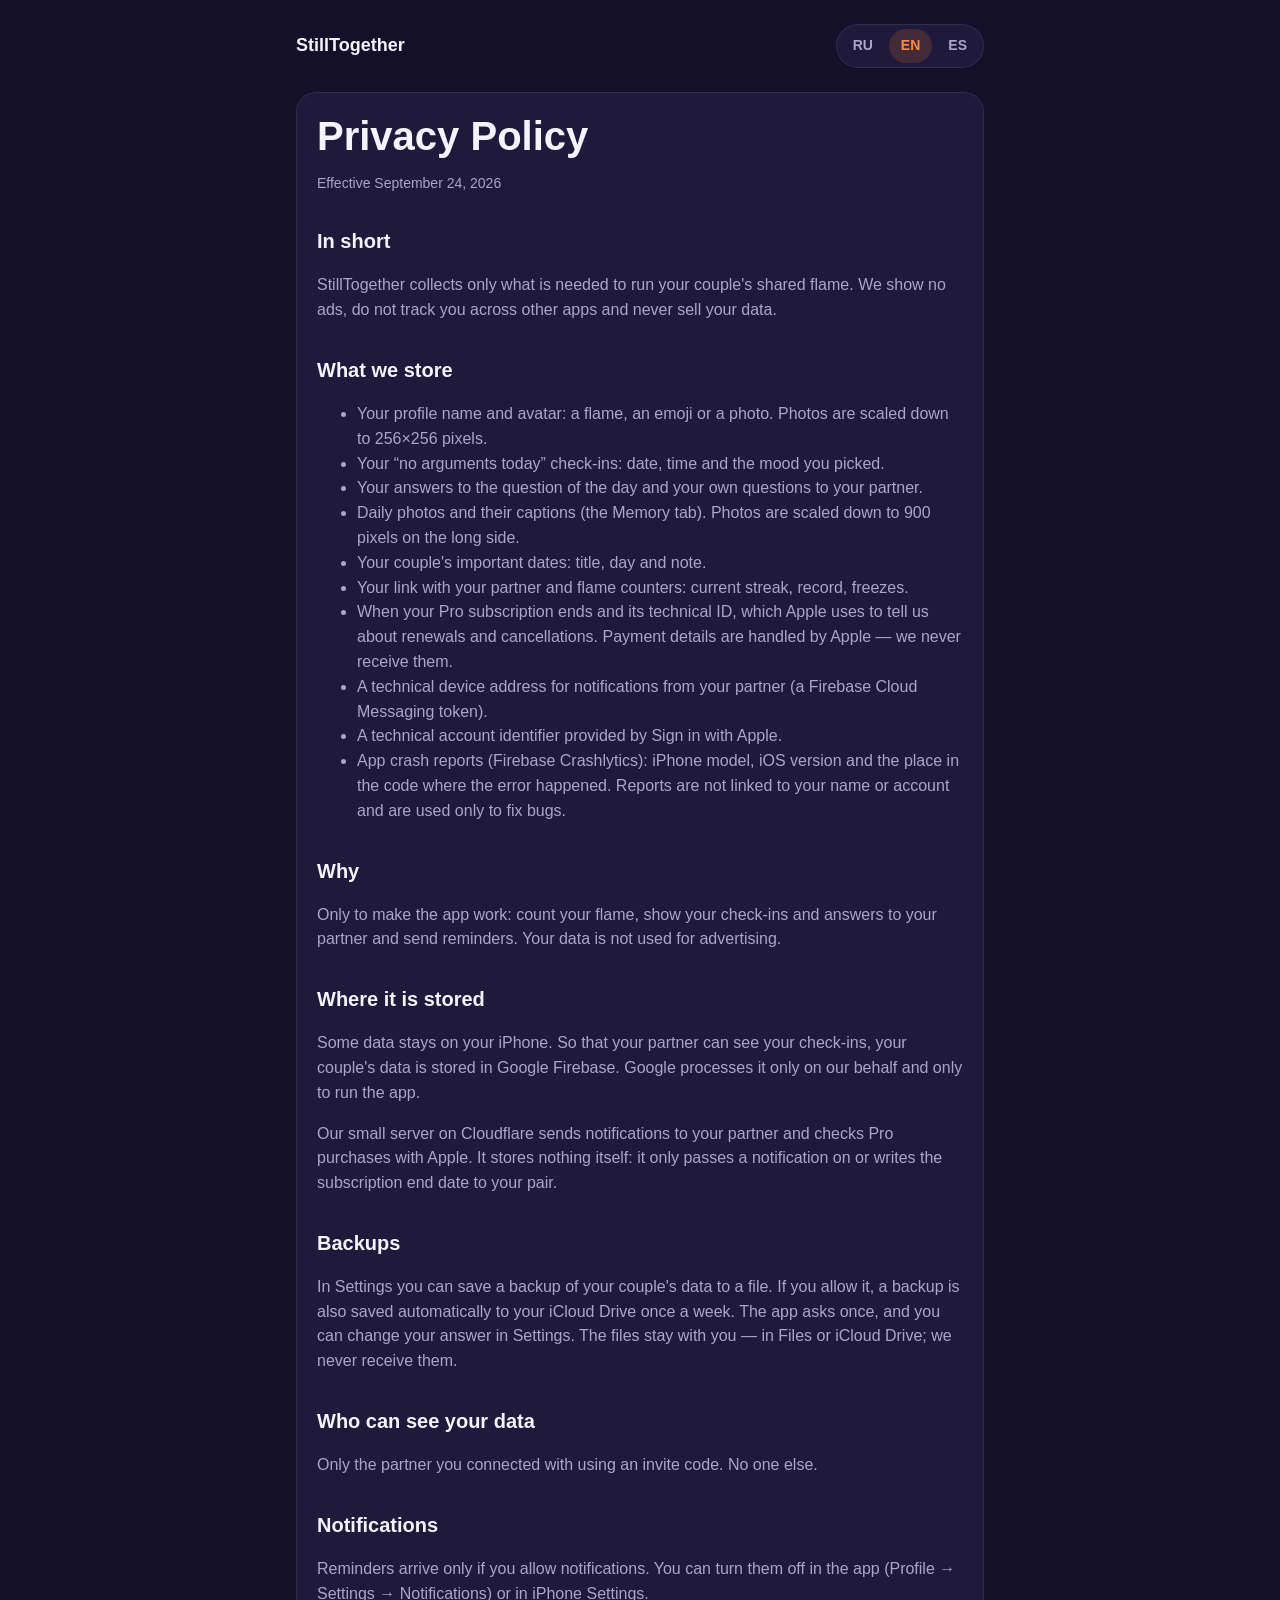
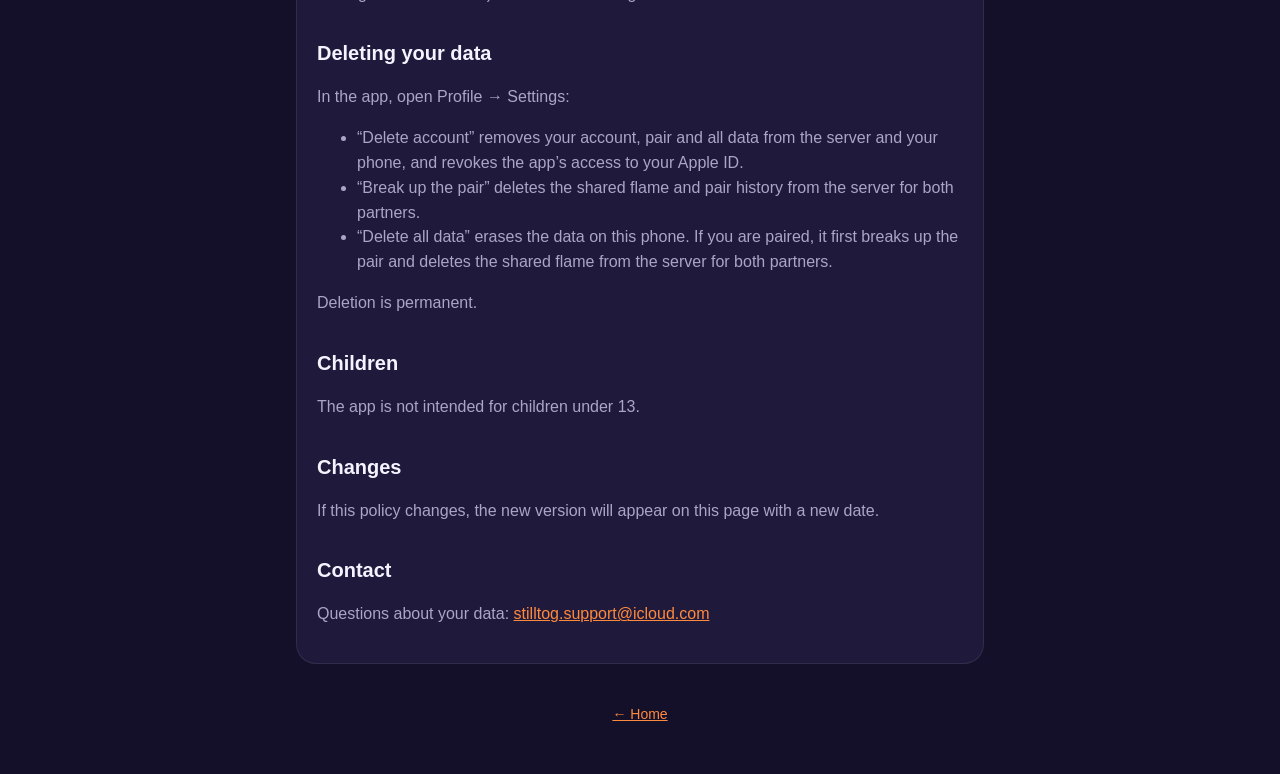
==== commit 75ccfa05: "Explain that deleting all data breaks up the pair" ====
--- a/privacy.html
+++ b/privacy.html
@@ -65,7 +65,7 @@
         <ul>
           <li>«Удалить аккаунт» — удаляет аккаунт, пару и все данные с сервера и с телефона, а также отзывает доступ приложения к вашему Apple ID.</li>
           <li>«Разорвать пару» — удаляет общий огонёк и историю пары с сервера у обоих партнёров.</li>
-          <li>«Удалить все данные» — стирает данные на этом телефоне.</li>
+          <li>«Удалить все данные» — стирает данные на этом телефоне. Если пара связана, сначала разрывает её и удаляет общий огонёк с сервера у обоих партнёров.</li>
         </ul>
         <p>Удаление необратимо.</p>
 
@@ -122,7 +122,7 @@
         <ul>
           <li>“Delete account” removes your account, pair and all data from the server and your phone, and revokes the app’s access to your Apple ID.</li>
           <li>“Break up the pair” deletes the shared flame and pair history from the server for both partners.</li>
-          <li>“Delete all data” erases the data on this phone.</li>
+          <li>“Delete all data” erases the data on this phone. If you are paired, it first breaks up the pair and deletes the shared flame from the server for both partners.</li>
         </ul>
         <p>Deletion is permanent.</p>
 
@@ -179,7 +179,7 @@
         <ul>
           <li>«Eliminar cuenta» borra tu cuenta, tu pareja y todos los datos del servidor y del teléfono, y revoca el acceso de la app a tu Apple ID.</li>
           <li>«Deshacer la pareja» borra la llama compartida y el historial del servidor para los dos.</li>
-          <li>«Eliminar todos los datos» borra los datos de este teléfono.</li>
+          <li>«Eliminar todos los datos» borra los datos de este teléfono. Si tienes pareja conectada, primero deshace la pareja y borra la llama compartida del servidor para los dos.</li>
         </ul>
         <p>El borrado es permanente.</p>
 
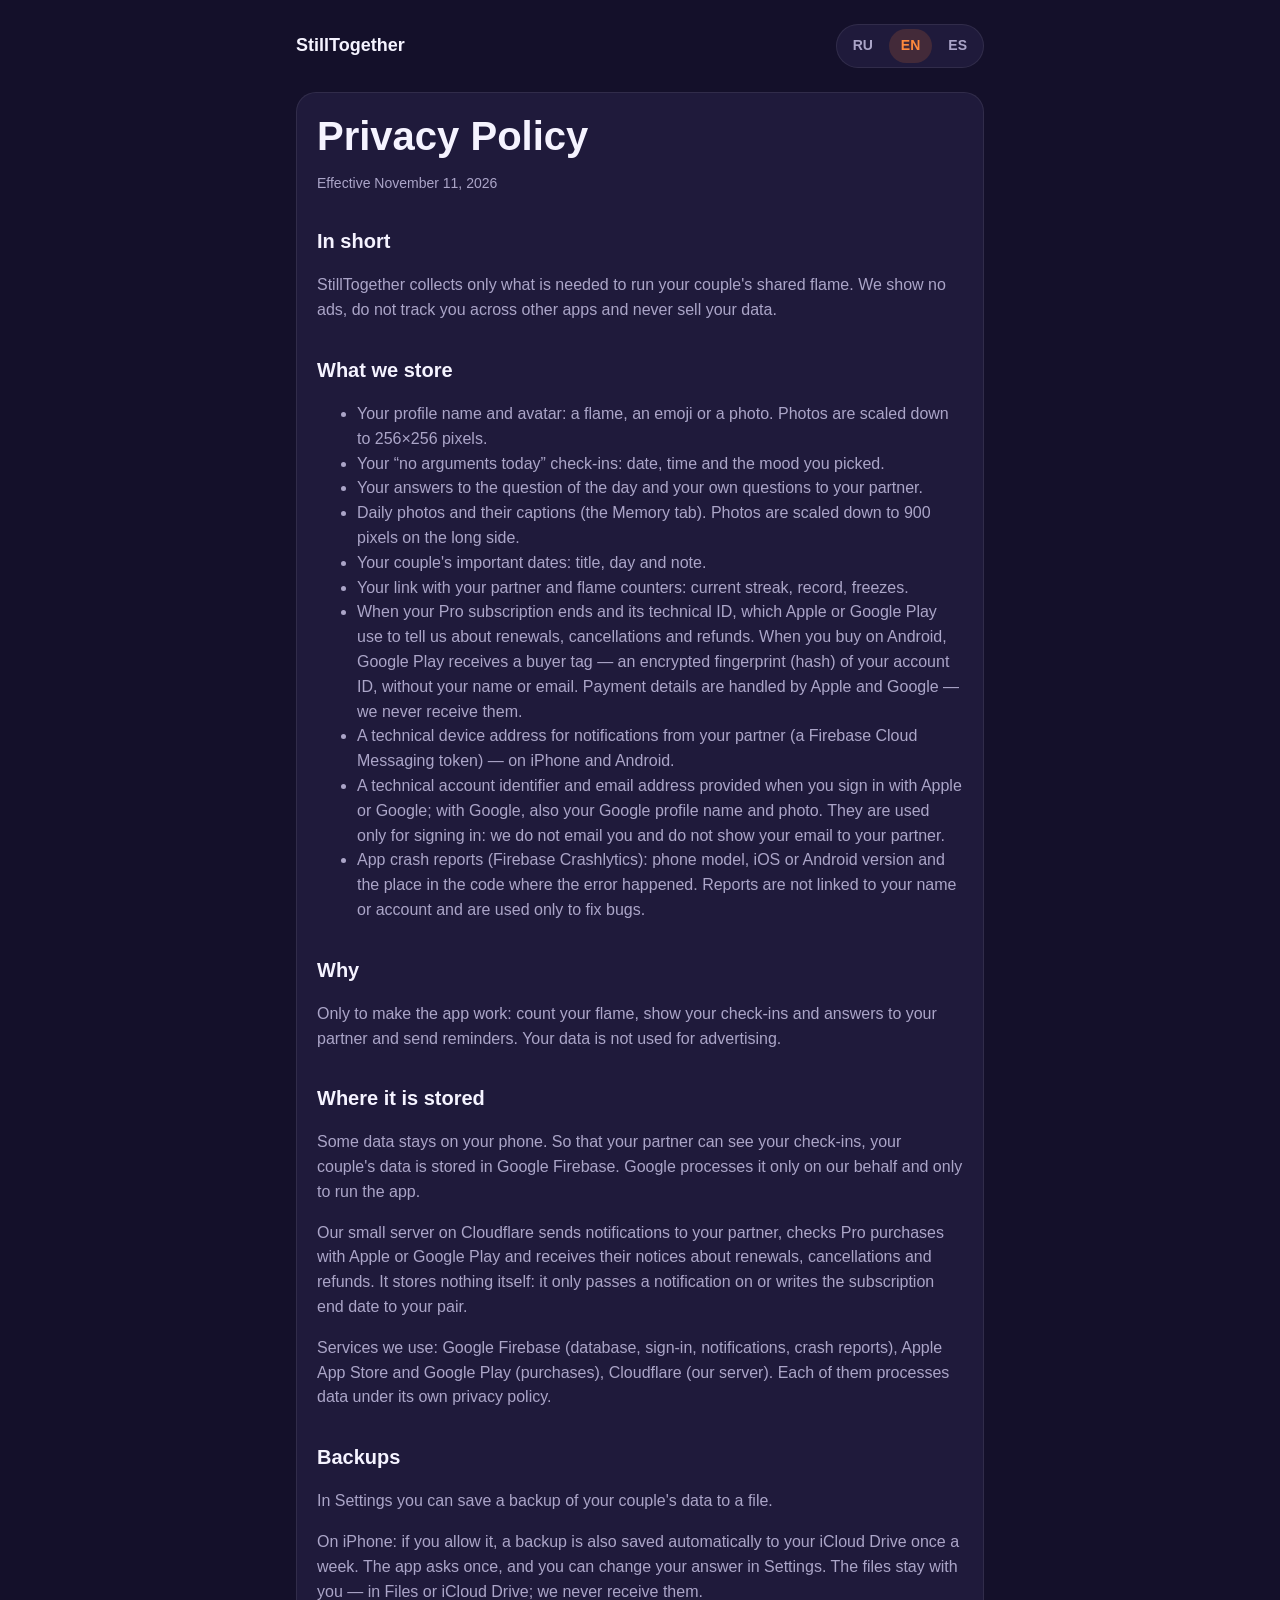
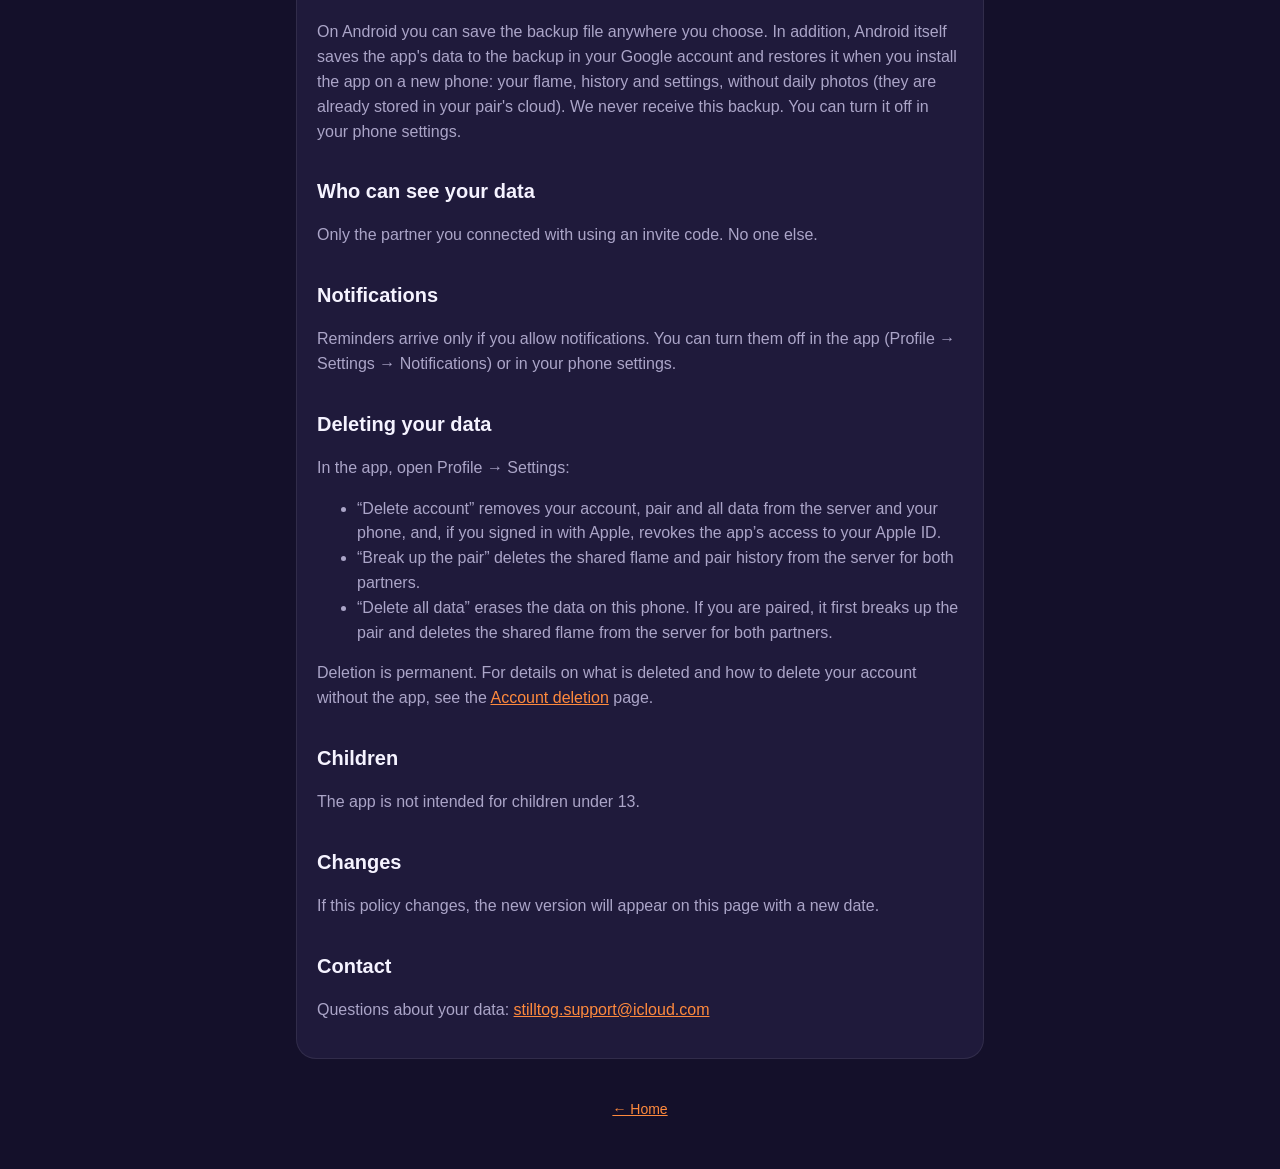
==== commit c60da2a4: "Add terms and account deletion pages, describe Android in privacy policy Co-Authored-By: Claude Opus" ====
--- a/privacy.html
+++ b/privacy.html
@@ -25,7 +25,7 @@
       <!-- ============ РУССКИЙ ============ -->
       <div data-l="ru">
         <h1>Политика конфиденциальности</h1>
-        <p class="updated">Действует с 24 сентября 2026 года</p>
+        <p class="updated">Действует с 11 ноября 2026 года</p>
 
         <h2>Коротко</h2>
         <p>StillTogether собирает только то, что нужно для работы общего огонька пары. Мы не показываем рекламу, не отслеживаем вас в других приложениях и не продаём данные.</p>
@@ -38,36 +38,39 @@
           <li>Фото дня и подписи к ним (раздел «Память»). Фото уменьшается до 900 точек по длинной стороне.</li>
           <li>Важные даты пары: название, день, заметка.</li>
           <li>Связь с партнёром и счётчики огонька: текущий, рекорд, заморозки.</li>
-          <li>Срок действия подписки Pro и её технический номер — по нему Apple сообщает нам о продлении или отмене. Сами платёжные данные обрабатывает Apple — мы их не получаем.</li>
-          <li>Технический адрес телефона для уведомлений от партнёра (токен Firebase Cloud Messaging).</li>
-          <li>Технический идентификатор аккаунта, который выдаёт вход через Apple.</li>
-          <li>Отчёты о вылетах приложения (Firebase Crashlytics): модель iPhone, версия iOS и место в коде, где случилась ошибка. Отчёты не связаны с вашим именем и аккаунтом и нужны только чтобы чинить ошибки.</li>
+          <li>Срок действия подписки Pro и её технический номер — по нему Apple или Google Play сообщают нам о продлении, отмене или возврате. При покупке на Android в Google Play передаётся метка покупателя — зашифрованный отпечаток (хэш) идентификатора вашего аккаунта, без имени и почты. Платёжные данные обрабатывают Apple и Google — мы их не получаем.</li>
+          <li>Технический адрес телефона для уведомлений от партнёра (токен Firebase Cloud Messaging) — на iPhone и на Android.</li>
+          <li>Технический идентификатор аккаунта и адрес почты, которые передаёт вход через Apple или Google; при входе через Google — ещё имя и фото профиля Google. Они нужны только для входа: мы не пишем на эту почту и не показываем её партнёру.</li>
+          <li>Отчёты о вылетах приложения (Firebase Crashlytics): модель телефона, версия iOS или Android и место в коде, где случилась ошибка. Отчёты не связаны с вашим именем и аккаунтом и нужны только чтобы чинить ошибки.</li>
         </ul>
 
         <h2>Зачем</h2>
         <p>Только чтобы приложение работало: считать огонёк, показывать партнёру ваши отметки и ответы, присылать напоминания. Данные не используются для рекламы.</p>
 
         <h2>Где хранятся данные</h2>
-        <p>Часть данных хранится на вашем iPhone. Чтобы ваш партнёр видел отметки, данные пары хранятся в сервисе Google Firebase. Google обрабатывает их только по нашему поручению и только для работы приложения.</p>
-        <p>Наш небольшой сервер на Cloudflare отправляет уведомления партнёру и проверяет у Apple покупку Pro. Он ничего не хранит у себя: только передаёт уведомление или записывает в пару срок подписки.</p>
+        <p>Часть данных хранится на вашем телефоне. Чтобы ваш партнёр видел отметки, данные пары хранятся в сервисе Google Firebase. Google обрабатывает их только по нашему поручению и только для работы приложения.</p>
+        <p>Наш небольшой сервер на Cloudflare отправляет уведомления партнёру, проверяет у Apple или Google Play покупку Pro и получает от них уведомления о продлении, отмене и возврате. Он ничего не хранит у себя: только передаёт уведомление или записывает в пару срок подписки.</p>
+        <p>Сервисы, которые мы используем: Google Firebase (база данных, вход, уведомления, отчёты о вылетах), Apple App Store и Google Play (покупки), Cloudflare (наш сервер). Каждый из них обрабатывает данные по своей политике конфиденциальности.</p>
 
         <h2>Резервные копии</h2>
-        <p>В «Настройках» можно сохранить копию данных пары в файл. Если вы разрешите, раз в неделю копия будет сама сохраняться в ваш iCloud Drive. Приложение спросит об этом один раз, изменить ответ можно в «Настройках». Файлы остаются у вас — в «Файлах» или iCloud Drive, мы их не получаем.</p>
+        <p>В «Настройках» можно сохранить копию данных пары в файл.</p>
+        <p>На iPhone: если вы разрешите, раз в неделю копия будет сама сохраняться в ваш iCloud Drive. Приложение спросит об этом один раз, изменить ответ можно в «Настройках». Файлы остаются у вас — в «Файлах» или iCloud Drive, мы их не получаем.</p>
+        <p>На Android копию можно сохранить в файл в любое место, которое вы выберете. Кроме того, Android сам сохраняет данные приложения в резервную копию вашего аккаунта Google и возвращает их при установке на новый телефон: огонёк, историю и настройки, без фото дня (они и так хранятся в облаке пары). Мы эту копию не получаем. Отключить её можно в настройках телефона.</p>
 
         <h2>Кто видит ваши данные</h2>
         <p>Только партнёр, с которым вы связали огонёк по коду-приглашению. Больше никто.</p>
 
         <h2>Уведомления</h2>
-        <p>Напоминания приходят, только если вы разрешили уведомления. Отключить их можно в приложении («Профиль» → «Настройки» → «Уведомления») или в настройках iPhone.</p>
+        <p>Напоминания приходят, только если вы разрешили уведомления. Отключить их можно в приложении («Профиль» → «Настройки» → «Уведомления») или в настройках телефона.</p>
 
         <h2>Удаление данных</h2>
         <p>В приложении откройте «Профиль» → «Настройки»:</p>
         <ul>
-          <li>«Удалить аккаунт» — удаляет аккаунт, пару и все данные с сервера и с телефона, а также отзывает доступ приложения к вашему Apple ID.</li>
+          <li>«Удалить аккаунт» — удаляет аккаунт, пару и все данные с сервера и с телефона, а если вы входили через Apple — ещё отзывает доступ приложения к вашему Apple ID.</li>
           <li>«Разорвать пару» — удаляет общий огонёк и историю пары с сервера у обоих партнёров.</li>
           <li>«Удалить все данные» — стирает данные на этом телефоне. Если пара связана, сначала разрывает её и удаляет общий огонёк с сервера у обоих партнёров.</li>
         </ul>
-        <p>Удаление необратимо.</p>
+        <p>Удаление необратимо. Подробно — что удаляется и как удалить аккаунт без приложения: страница <a href="delete.html">«Удаление аккаунта»</a>.</p>
 
         <h2>Дети</h2>
         <p>Приложение не предназначено для детей младше 13 лет.</p>
@@ -82,7 +85,7 @@
       <!-- ============ ENGLISH ============ -->
       <div data-l="en">
         <h1>Privacy Policy</h1>
-        <p class="updated">Effective September 24, 2026</p>
+        <p class="updated">Effective November 11, 2026</p>
 
         <h2>In short</h2>
         <p>StillTogether collects only what is needed to run your couple's shared flame. We show no ads, do not track you across other apps and never sell your data.</p>
@@ -95,36 +98,39 @@
           <li>Daily photos and their captions (the Memory tab). Photos are scaled down to 900 pixels on the long side.</li>
           <li>Your couple's important dates: title, day and note.</li>
           <li>Your link with your partner and flame counters: current streak, record, freezes.</li>
-          <li>When your Pro subscription ends and its technical ID, which Apple uses to tell us about renewals and cancellations. Payment details are handled by Apple — we never receive them.</li>
-          <li>A technical device address for notifications from your partner (a Firebase Cloud Messaging token).</li>
-          <li>A technical account identifier provided by Sign in with Apple.</li>
-          <li>App crash reports (Firebase Crashlytics): iPhone model, iOS version and the place in the code where the error happened. Reports are not linked to your name or account and are used only to fix bugs.</li>
+          <li>When your Pro subscription ends and its technical ID, which Apple or Google Play use to tell us about renewals, cancellations and refunds. When you buy on Android, Google Play receives a buyer tag — an encrypted fingerprint (hash) of your account ID, without your name or email. Payment details are handled by Apple and Google — we never receive them.</li>
+          <li>A technical device address for notifications from your partner (a Firebase Cloud Messaging token) — on iPhone and Android.</li>
+          <li>A technical account identifier and email address provided when you sign in with Apple or Google; with Google, also your Google profile name and photo. They are used only for signing in: we do not email you and do not show your email to your partner.</li>
+          <li>App crash reports (Firebase Crashlytics): phone model, iOS or Android version and the place in the code where the error happened. Reports are not linked to your name or account and are used only to fix bugs.</li>
         </ul>
 
         <h2>Why</h2>
         <p>Only to make the app work: count your flame, show your check-ins and answers to your partner and send reminders. Your data is not used for advertising.</p>
 
         <h2>Where it is stored</h2>
-        <p>Some data stays on your iPhone. So that your partner can see your check-ins, your couple's data is stored in Google Firebase. Google processes it only on our behalf and only to run the app.</p>
-        <p>Our small server on Cloudflare sends notifications to your partner and checks Pro purchases with Apple. It stores nothing itself: it only passes a notification on or writes the subscription end date to your pair.</p>
+        <p>Some data stays on your phone. So that your partner can see your check-ins, your couple's data is stored in Google Firebase. Google processes it only on our behalf and only to run the app.</p>
+        <p>Our small server on Cloudflare sends notifications to your partner, checks Pro purchases with Apple or Google Play and receives their notices about renewals, cancellations and refunds. It stores nothing itself: it only passes a notification on or writes the subscription end date to your pair.</p>
+        <p>Services we use: Google Firebase (database, sign-in, notifications, crash reports), Apple App Store and Google Play (purchases), Cloudflare (our server). Each of them processes data under its own privacy policy.</p>
 
         <h2>Backups</h2>
-        <p>In Settings you can save a backup of your couple's data to a file. If you allow it, a backup is also saved automatically to your iCloud Drive once a week. The app asks once, and you can change your answer in Settings. The files stay with you — in Files or iCloud Drive; we never receive them.</p>
+        <p>In Settings you can save a backup of your couple's data to a file.</p>
+        <p>On iPhone: if you allow it, a backup is also saved automatically to your iCloud Drive once a week. The app asks once, and you can change your answer in Settings. The files stay with you — in Files or iCloud Drive; we never receive them.</p>
+        <p>On Android you can save the backup file anywhere you choose. In addition, Android itself saves the app's data to the backup in your Google account and restores it when you install the app on a new phone: your flame, history and settings, without daily photos (they are already stored in your pair's cloud). We never receive this backup. You can turn it off in your phone settings.</p>
 
         <h2>Who can see your data</h2>
         <p>Only the partner you connected with using an invite code. No one else.</p>
 
         <h2>Notifications</h2>
-        <p>Reminders arrive only if you allow notifications. You can turn them off in the app (Profile → Settings → Notifications) or in iPhone Settings.</p>
+        <p>Reminders arrive only if you allow notifications. You can turn them off in the app (Profile → Settings → Notifications) or in your phone settings.</p>
 
         <h2>Deleting your data</h2>
         <p>In the app, open Profile → Settings:</p>
         <ul>
-          <li>“Delete account” removes your account, pair and all data from the server and your phone, and revokes the app’s access to your Apple ID.</li>
+          <li>“Delete account” removes your account, pair and all data from the server and your phone, and, if you signed in with Apple, revokes the app’s access to your Apple ID.</li>
           <li>“Break up the pair” deletes the shared flame and pair history from the server for both partners.</li>
           <li>“Delete all data” erases the data on this phone. If you are paired, it first breaks up the pair and deletes the shared flame from the server for both partners.</li>
         </ul>
-        <p>Deletion is permanent.</p>
+        <p>Deletion is permanent. For details on what is deleted and how to delete your account without the app, see the <a href="delete.html">Account deletion</a> page.</p>
 
         <h2>Children</h2>
         <p>The app is not intended for children under 13.</p>
@@ -139,7 +145,7 @@
       <!-- ============ ESPAÑOL ============ -->
       <div data-l="es">
         <h1>Política de privacidad</h1>
-        <p class="updated">Vigente desde el 24 de septiembre de 2026</p>
+        <p class="updated">Vigente desde el 11 de noviembre de 2026</p>
 
         <h2>En resumen</h2>
         <p>StillTogether solo recopila lo necesario para que funcione la llama compartida de la pareja. No mostramos anuncios, no te rastreamos en otras apps y nunca vendemos tus datos.</p>
@@ -152,36 +158,39 @@
           <li>Las fotos del día y sus textos (la pestaña Recuerdos). Las fotos se reducen a 900 píxeles en el lado largo.</li>
           <li>Las fechas importantes de la pareja: título, día y nota.</li>
           <li>Tu vínculo con tu pareja y los contadores de la llama: racha actual, récord, congelaciones.</li>
-          <li>La fecha de fin de tu suscripción Pro y su identificador técnico, con el que Apple nos avisa de renovaciones y cancelaciones. Los datos de pago los gestiona Apple; nunca los recibimos.</li>
-          <li>Una dirección técnica del teléfono para las notificaciones de tu pareja (un token de Firebase Cloud Messaging).</li>
-          <li>Un identificador técnico de cuenta que proporciona Iniciar sesión con Apple.</li>
-          <li>Informes de fallos de la app (Firebase Crashlytics): modelo de iPhone, versión de iOS y el lugar del código donde ocurrió el error. Los informes no están vinculados a tu nombre ni a tu cuenta y solo sirven para corregir errores.</li>
+          <li>La fecha de fin de tu suscripción Pro y su identificador técnico, con el que Apple o Google Play nos avisan de renovaciones, cancelaciones y reembolsos. Al comprar en Android, Google Play recibe una etiqueta de comprador: una huella cifrada (hash) del identificador de tu cuenta, sin tu nombre ni tu correo. Los datos de pago los gestionan Apple y Google; nunca los recibimos.</li>
+          <li>Una dirección técnica del teléfono para las notificaciones de tu pareja (un token de Firebase Cloud Messaging), en iPhone y en Android.</li>
+          <li>Un identificador técnico de cuenta y la dirección de correo que se envían al iniciar sesión con Apple o Google; con Google, también el nombre y la foto de tu perfil de Google. Solo sirven para iniciar sesión: no te escribimos a ese correo ni se lo mostramos a tu pareja.</li>
+          <li>Informes de fallos de la app (Firebase Crashlytics): modelo del teléfono, versión de iOS o Android y el lugar del código donde ocurrió el error. Los informes no están vinculados a tu nombre ni a tu cuenta y solo sirven para corregir errores.</li>
         </ul>
 
         <h2>Para qué</h2>
         <p>Solo para que la app funcione: contar la llama, mostrar tus marcas y respuestas a tu pareja y enviar recordatorios. Tus datos no se usan para publicidad.</p>
 
         <h2>Dónde se guardan</h2>
-        <p>Parte de los datos se queda en tu iPhone. Para que tu pareja vea tus marcas, los datos de la pareja se guardan en Google Firebase. Google los procesa solo por encargo nuestro y solo para que la app funcione.</p>
-        <p>Nuestro pequeño servidor en Cloudflare envía las notificaciones a tu pareja y comprueba con Apple las compras de Pro. No guarda nada: solo reenvía la notificación o escribe en la pareja la fecha de fin de la suscripción.</p>
+        <p>Parte de los datos se queda en tu teléfono. Para que tu pareja vea tus marcas, los datos de la pareja se guardan en Google Firebase. Google los procesa solo por encargo nuestro y solo para que la app funcione.</p>
+        <p>Nuestro pequeño servidor en Cloudflare envía las notificaciones a tu pareja, comprueba con Apple o Google Play las compras de Pro y recibe sus avisos de renovaciones, cancelaciones y reembolsos. No guarda nada: solo reenvía la notificación o escribe en la pareja la fecha de fin de la suscripción.</p>
+        <p>Servicios que usamos: Google Firebase (base de datos, inicio de sesión, notificaciones, informes de fallos), Apple App Store y Google Play (compras), Cloudflare (nuestro servidor). Cada uno trata los datos según su propia política de privacidad.</p>
 
         <h2>Copias de seguridad</h2>
-        <p>En Ajustes puedes guardar una copia de los datos de la pareja en un archivo. Si lo permites, una vez por semana también se guarda automáticamente una copia en tu iCloud Drive. La app lo pregunta una vez y puedes cambiar tu respuesta en Ajustes. Los archivos se quedan contigo, en Archivos o iCloud Drive; nunca los recibimos.</p>
+        <p>En Ajustes puedes guardar una copia de los datos de la pareja en un archivo.</p>
+        <p>En iPhone: si lo permites, una vez por semana también se guarda automáticamente una copia en tu iCloud Drive. La app lo pregunta una vez y puedes cambiar tu respuesta en Ajustes. Los archivos se quedan contigo, en Archivos o iCloud Drive; nunca los recibimos.</p>
+        <p>En Android puedes guardar el archivo de copia donde quieras. Además, Android guarda por sí mismo los datos de la app en la copia de seguridad de tu cuenta de Google y los restaura al instalar la app en un teléfono nuevo: la llama, el historial y los ajustes, sin las fotos del día (ya están guardadas en la nube de la pareja). Nunca recibimos esta copia. Puedes desactivarla en los ajustes del teléfono.</p>
 
         <h2>Quién ve tus datos</h2>
         <p>Solo la pareja con la que te conectaste mediante un código de invitación. Nadie más.</p>
 
         <h2>Notificaciones</h2>
-        <p>Los recordatorios llegan solo si permites las notificaciones. Puedes desactivarlos en la app (Perfil → Ajustes → Notificaciones) o en los Ajustes del iPhone.</p>
+        <p>Los recordatorios llegan solo si permites las notificaciones. Puedes desactivarlos en la app (Perfil → Ajustes → Notificaciones) o en los ajustes del teléfono.</p>
 
         <h2>Eliminar tus datos</h2>
         <p>En la app, abre Perfil → Ajustes:</p>
         <ul>
-          <li>«Eliminar cuenta» borra tu cuenta, tu pareja y todos los datos del servidor y del teléfono, y revoca el acceso de la app a tu Apple ID.</li>
+          <li>«Eliminar cuenta» borra tu cuenta, tu pareja y todos los datos del servidor y del teléfono, y, si iniciaste sesión con Apple, revoca el acceso de la app a tu Apple ID.</li>
           <li>«Deshacer la pareja» borra la llama compartida y el historial del servidor para los dos.</li>
           <li>«Eliminar todos los datos» borra los datos de este teléfono. Si tienes pareja conectada, primero deshace la pareja y borra la llama compartida del servidor para los dos.</li>
         </ul>
-        <p>El borrado es permanente.</p>
+        <p>El borrado es permanente. Los detalles sobre qué se elimina y cómo eliminar la cuenta sin la app están en la página <a href="delete.html">Eliminar la cuenta</a>.</p>
 
         <h2>Menores</h2>
         <p>La app no está dirigida a menores de 13 años.</p>
